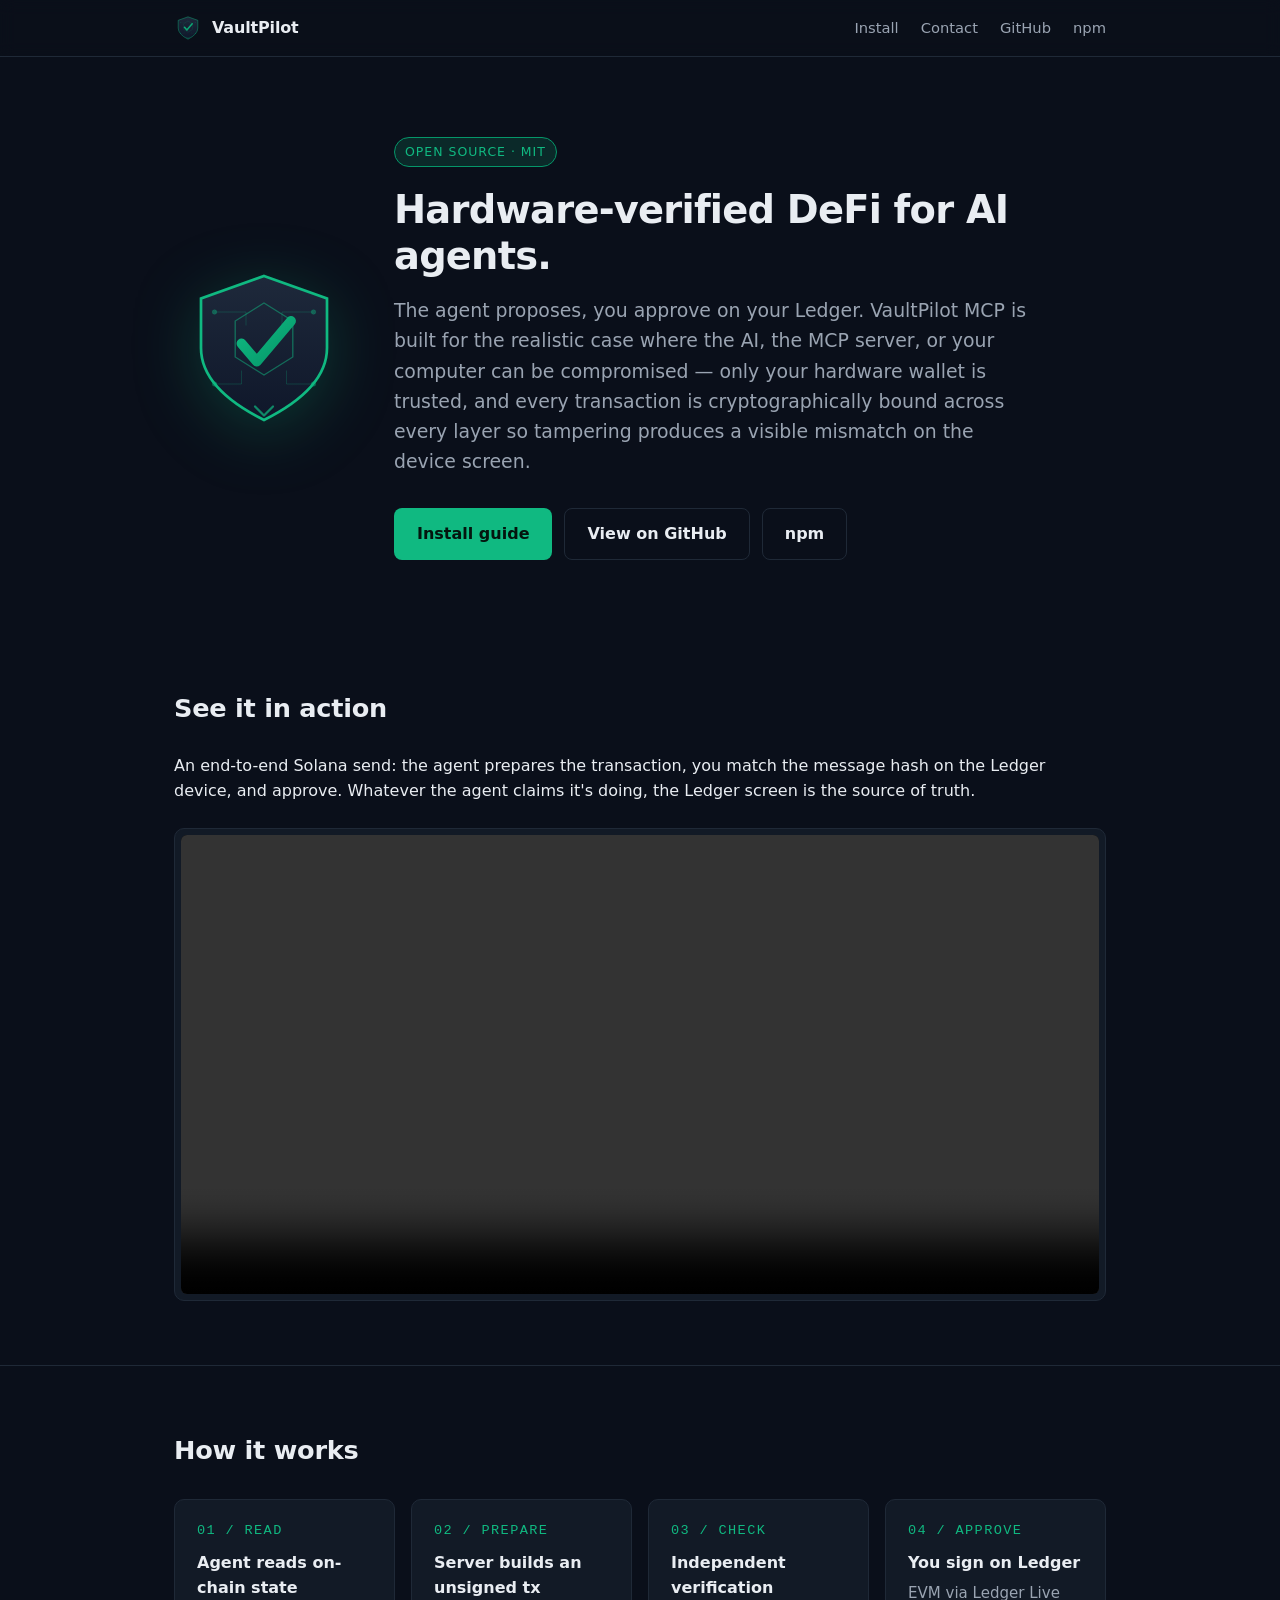
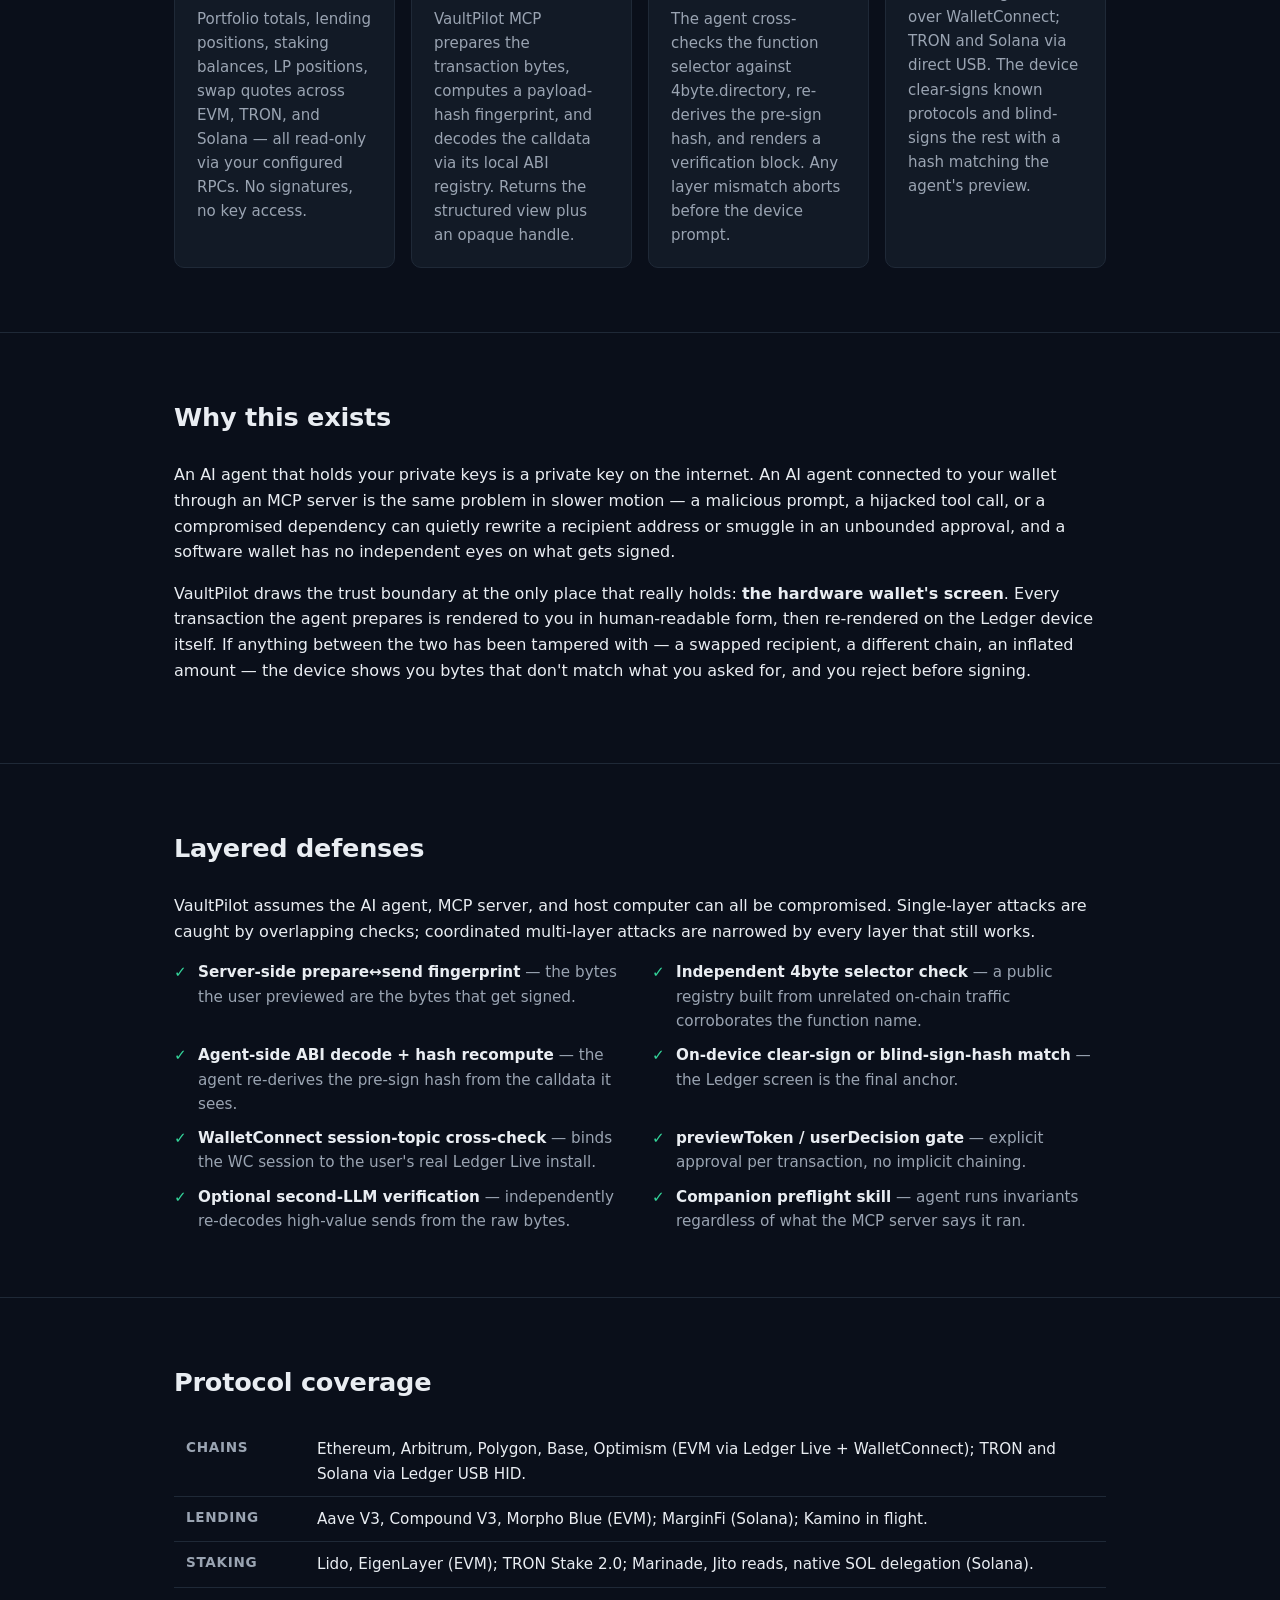
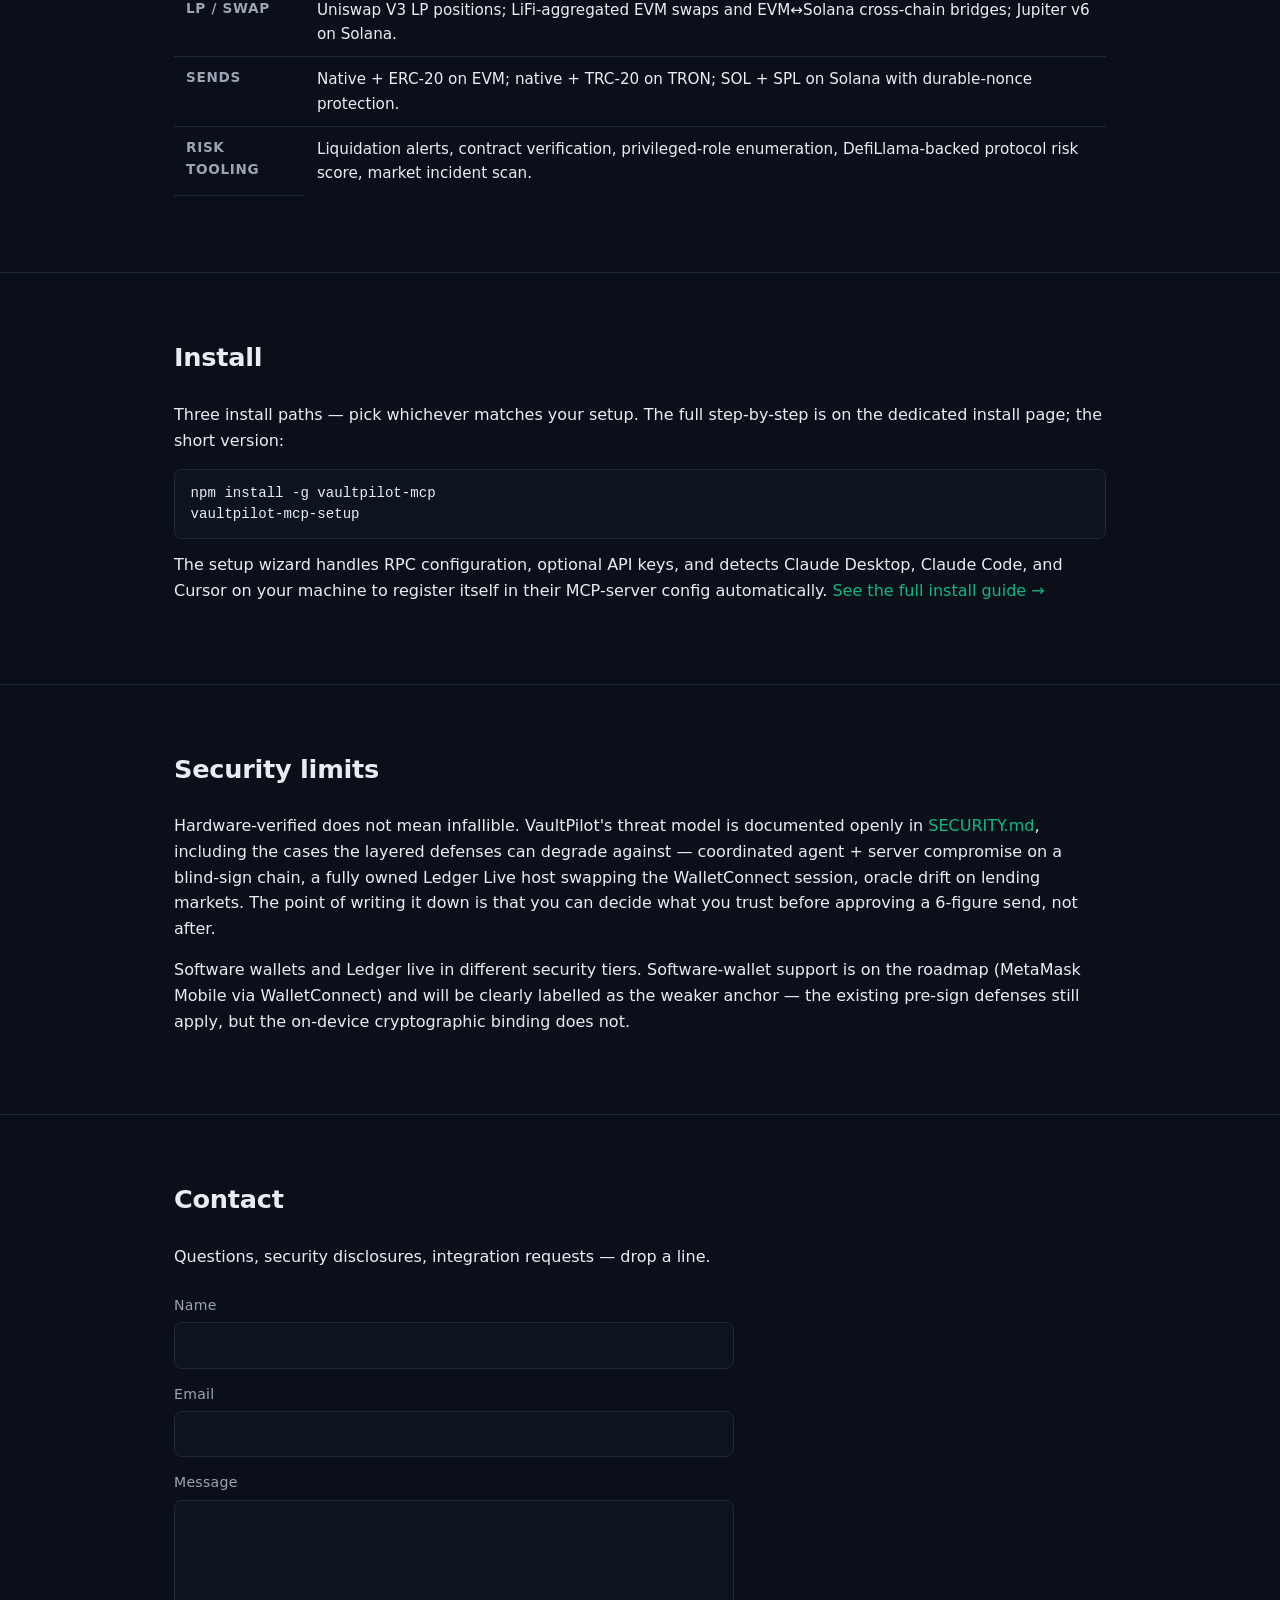
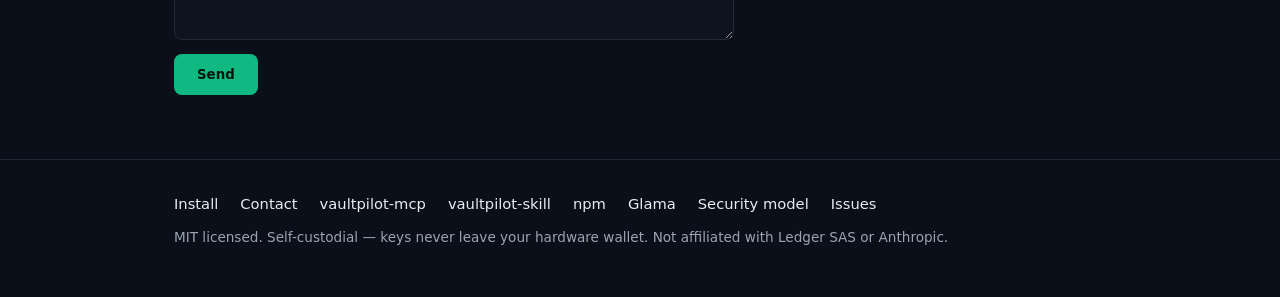
==== index.html @ 05b5ccf5 "add Glama mcp/server page link to footer + schema.org sameAs Glama (glama.ai) catalogs MCP servers; " ====
<!DOCTYPE html>
<html lang="en">
<head>
<meta charset="utf-8">
<meta name="viewport" content="width=device-width, initial-scale=1">
<title>VaultPilot — Hardware-verified DeFi for AI agents</title>
<meta name="description" content="VaultPilot MCP lets AI agents read your on-chain positions and prepare transactions you sign on your Ledger. Designed for when the AI can be compromised — only your hardware wallet is trusted.">
<link rel="canonical" href="https://vaultpilot-mcp.ai/">
<meta name="robots" content="index, follow">

<!-- Open Graph / Facebook -->
<meta property="og:type" content="website">
<meta property="og:site_name" content="VaultPilot">
<meta property="og:url" content="https://vaultpilot-mcp.ai/">
<meta property="og:title" content="VaultPilot — Hardware-verified DeFi for AI agents">
<meta property="og:description" content="The agent proposes, you approve on your Ledger. Layered defenses so a compromised AI can't drain your wallet.">
<meta property="og:image" content="https://vaultpilot-mcp.ai/og-card.png">
<meta property="og:image:width" content="1200">
<meta property="og:image:height" content="630">
<meta property="og:image:alt" content="VaultPilot — Hardware-verified DeFi for AI agents. Emerald shield logo on dark background with the tagline alongside.">

<!-- Twitter card -->
<meta name="twitter:card" content="summary_large_image">
<meta name="twitter:title" content="VaultPilot — Hardware-verified DeFi for AI agents">
<meta name="twitter:description" content="The agent proposes, you approve on your Ledger. Layered defenses so a compromised AI can't drain your wallet.">
<meta name="twitter:image" content="https://vaultpilot-mcp.ai/og-card.png">

<link rel="icon" type="image/svg+xml" href="vaultpilot-v2-circuit.svg">
<link rel="icon" type="image/png" sizes="any" href="vaultpilot-v2-circuit.png">
<link rel="apple-touch-icon" href="vaultpilot-v2-circuit.png">
<meta name="theme-color" content="#10b981">
<link rel="stylesheet" href="styles.css">

<!-- Cloudflare Web Analytics — privacy-respecting, no cookies, no consent banner needed -->
<script defer src='https://static.cloudflareinsights.com/beacon.min.js' data-cf-beacon='{"token": "87253c60d56d4036a09b2410ffcee745"}'></script>

<!-- Structured data -->
<script type="application/ld+json">
{
  "@context": "https://schema.org",
  "@graph": [
    {
      "@type": "WebSite",
      "@id": "https://vaultpilot-mcp.ai/#website",
      "url": "https://vaultpilot-mcp.ai/",
      "name": "VaultPilot",
      "description": "Hardware-verified DeFi for AI agents",
      "inLanguage": "en"
    },
    {
      "@type": "SoftwareApplication",
      "@id": "https://vaultpilot-mcp.ai/#app",
      "name": "VaultPilot MCP",
      "alternateName": "vaultpilot-mcp",
      "applicationCategory": "DeveloperApplication",
      "operatingSystem": "macOS, Linux, Windows",
      "description": "Model Context Protocol server that lets AI agents read DeFi positions and prepare transactions, signed on a Ledger hardware wallet. Supports Ethereum, Arbitrum, Polygon, Base, Optimism, TRON, and Solana with Aave, Compound, Morpho, Lido, EigenLayer, MarginFi, Marinade, Jupiter, and LiFi.",
      "url": "https://vaultpilot-mcp.ai/",
      "downloadUrl": "https://www.npmjs.com/package/vaultpilot-mcp",
      "softwareVersion": "0.6.1",
      "license": "https://opensource.org/licenses/MIT",
      "offers": { "@type": "Offer", "price": "0", "priceCurrency": "USD" },
      "image": "https://vaultpilot-mcp.ai/vaultpilot-v2-circuit.png",
      "sameAs": [
        "https://github.com/szhygulin/vaultpilot-mcp",
        "https://www.npmjs.com/package/vaultpilot-mcp",
        "https://glama.ai/mcp/servers/szhygulin/vaultpilot-mcp"
      ]
    }
  ]
}
</script>
</head>
<body>

<nav class="top">
  <div class="wrap row">
    <a class="brand" href="index.html">
      <img src="vaultpilot-v2-circuit.svg" alt="">
      <span>VaultPilot</span>
    </a>
    <span class="grow"></span>
    <a href="install.html">Install</a>
    <a href="#contact">Contact</a>
    <a href="https://github.com/szhygulin/vaultpilot-mcp">GitHub</a>
    <a href="https://www.npmjs.com/package/vaultpilot-mcp">npm</a>
  </div>
</nav>

<header class="hero">
  <div class="wrap">
    <div class="hero-grid">
      <img class="logo-mark" src="vaultpilot-v2-circuit.svg" alt="VaultPilot logo: emerald checkmark on a dark shield with circuit pattern">
      <div>
        <div class="badge">Open source · MIT</div>
        <h1>Hardware-verified DeFi for AI agents.</h1>
        <p class="lede">The agent proposes, you approve on your Ledger. VaultPilot MCP is built for the realistic case where the AI, the MCP server, or your computer can be compromised — only your hardware wallet is trusted, and every transaction is cryptographically bound across every layer so tampering produces a visible mismatch on the device screen.</p>
        <div class="cta-row">
          <a class="btn btn-primary" href="install.html">Install guide</a>
          <a class="btn btn-secondary" href="https://github.com/szhygulin/vaultpilot-mcp">View on GitHub</a>
          <a class="btn btn-secondary" href="https://www.npmjs.com/package/vaultpilot-mcp">npm</a>
        </div>
      </div>
    </div>
  </div>
</header>

<section id="demo">
  <div class="wrap">
    <h2>See it in action</h2>
    <p>An end-to-end Solana send: the agent prepares the transaction, you match the message hash on the Ledger device, and approve. Whatever the agent claims it's doing, the Ledger screen is the source of truth.</p>
    <div class="video-frame">
      <video controls preload="metadata" playsinline>
        <source src="solana.mp4" type="video/mp4">
        Your browser doesn't support inline video. <a href="solana.mp4">Download the demo (MP4, 23 MB)</a>.
      </video>
    </div>
  </div>
</section>

<section>
  <div class="wrap">
    <h2>How it works</h2>
    <div class="flow">
      <div class="step">
        <div class="num">01 / READ</div>
        <h3>Agent reads on-chain state</h3>
        <p>Portfolio totals, lending positions, staking balances, LP positions, swap quotes across EVM, TRON, and Solana — all read-only via your configured RPCs. No signatures, no key access.</p>
      </div>
      <div class="step">
        <div class="num">02 / PREPARE</div>
        <h3>Server builds an unsigned tx</h3>
        <p>VaultPilot MCP prepares the transaction bytes, computes a payload-hash fingerprint, and decodes the calldata via its local ABI registry. Returns the structured view plus an opaque handle.</p>
      </div>
      <div class="step">
        <div class="num">03 / CHECK</div>
        <h3>Independent verification</h3>
        <p>The agent cross-checks the function selector against 4byte.directory, re-derives the pre-sign hash, and renders a verification block. Any layer mismatch aborts before the device prompt.</p>
      </div>
      <div class="step">
        <div class="num">04 / APPROVE</div>
        <h3>You sign on Ledger</h3>
        <p>EVM via Ledger Live over WalletConnect; TRON and Solana via direct USB. The device clear-signs known protocols and blind-signs the rest with a hash matching the agent's preview.</p>
      </div>
    </div>
  </div>
</section>

<section>
  <div class="wrap">
    <h2>Why this exists</h2>
    <p>An AI agent that holds your private keys is a private key on the internet. An AI agent connected to your wallet through an MCP server is the same problem in slower motion — a malicious prompt, a hijacked tool call, or a compromised dependency can quietly rewrite a recipient address or smuggle in an unbounded approval, and a software wallet has no independent eyes on what gets signed.</p>
    <p>VaultPilot draws the trust boundary at the only place that really holds: <strong>the hardware wallet's screen</strong>. Every transaction the agent prepares is rendered to you in human-readable form, then re-rendered on the Ledger device itself. If anything between the two has been tampered with — a swapped recipient, a different chain, an inflated amount — the device shows you bytes that don't match what you asked for, and you reject before signing.</p>
  </div>
</section>

<section>
  <div class="wrap">
    <h2>Layered defenses</h2>
    <p>VaultPilot assumes the AI agent, MCP server, and host computer can all be compromised. Single-layer attacks are caught by overlapping checks; coordinated multi-layer attacks are narrowed by every layer that still works.</p>
    <ul class="defenses">
      <li><strong>Server-side prepare↔send fingerprint</strong> — the bytes the user previewed are the bytes that get signed.</li>
      <li><strong>Independent 4byte selector check</strong> — a public registry built from unrelated on-chain traffic corroborates the function name.</li>
      <li><strong>Agent-side ABI decode + hash recompute</strong> — the agent re-derives the pre-sign hash from the calldata it sees.</li>
      <li><strong>On-device clear-sign or blind-sign-hash match</strong> — the Ledger screen is the final anchor.</li>
      <li><strong>WalletConnect session-topic cross-check</strong> — binds the WC session to the user's real Ledger Live install.</li>
      <li><strong>previewToken / userDecision gate</strong> — explicit approval per transaction, no implicit chaining.</li>
      <li><strong>Optional second-LLM verification</strong> — independently re-decodes high-value sends from the raw bytes.</li>
      <li><strong>Companion preflight skill</strong> — agent runs invariants regardless of what the MCP server says it ran.</li>
    </ul>
  </div>
</section>

<section>
  <div class="wrap">
    <h2>Protocol coverage</h2>
    <table class="coverage">
      <tr>
        <th>Chains</th>
        <td>Ethereum, Arbitrum, Polygon, Base, Optimism (EVM via Ledger Live + WalletConnect); TRON and Solana via Ledger USB HID.</td>
      </tr>
      <tr>
        <th>Lending</th>
        <td>Aave V3, Compound V3, Morpho Blue (EVM); MarginFi (Solana); Kamino in flight.</td>
      </tr>
      <tr>
        <th>Staking</th>
        <td>Lido, EigenLayer (EVM); TRON Stake 2.0; Marinade, Jito reads, native SOL delegation (Solana).</td>
      </tr>
      <tr>
        <th>LP / Swap</th>
        <td>Uniswap V3 LP positions; LiFi-aggregated EVM swaps and EVM↔Solana cross-chain bridges; Jupiter v6 on Solana.</td>
      </tr>
      <tr>
        <th>Sends</th>
        <td>Native + ERC-20 on EVM; native + TRC-20 on TRON; SOL + SPL on Solana with durable-nonce protection.</td>
      </tr>
      <tr>
        <th>Risk tooling</th>
        <td>Liquidation alerts, contract verification, privileged-role enumeration, DefiLlama-backed protocol risk score, market incident scan.</td>
      </tr>
    </table>
  </div>
</section>

<section>
  <div class="wrap">
    <h2>Install</h2>
    <p>Three install paths — pick whichever matches your setup. The full step-by-step is on the dedicated install page; the short version:</p>
    <pre><code>npm install -g vaultpilot-mcp
vaultpilot-mcp-setup</code></pre>
    <p>The setup wizard handles RPC configuration, optional API keys, and detects Claude Desktop, Claude Code, and Cursor on your machine to register itself in their MCP-server config automatically. <a href="install.html">See the full install guide →</a></p>
  </div>
</section>

<section>
  <div class="wrap">
    <h2>Security limits</h2>
    <p>Hardware-verified does not mean infallible. VaultPilot's threat model is documented openly in <a href="https://github.com/szhygulin/vaultpilot-mcp/blob/main/SECURITY.md">SECURITY.md</a>, including the cases the layered defenses can degrade against — coordinated agent + server compromise on a blind-sign chain, a fully owned Ledger Live host swapping the WalletConnect session, oracle drift on lending markets. The point of writing it down is that you can decide what you trust before approving a 6-figure send, not after.</p>
    <p>Software wallets and Ledger live in different security tiers. Software-wallet support is on the roadmap (MetaMask Mobile via WalletConnect) and will be clearly labelled as the weaker anchor — the existing pre-sign defenses still apply, but the on-device cryptographic binding does not.</p>
  </div>
</section>

<section id="contact">
  <div class="wrap">
    <h2>Contact</h2>
    <p>Questions, security disclosures, integration requests — drop a line.</p>
    <form class="contact-form" action="https://formsubmit.co/s.zhygulin@gmail.com" method="POST">
      <input type="hidden" name="_subject" value="VaultPilot site contact">
      <input type="hidden" name="_template" value="table">
      <input type="hidden" name="_captcha" value="false">
      <input type="hidden" name="_next" value="https://vaultpilot-mcp.ai/?contact=sent">
      <label>
        Name
        <input type="text" name="name" required maxlength="120" autocomplete="name">
      </label>
      <label>
        Email
        <input type="email" name="email" required maxlength="200" autocomplete="email">
      </label>
      <label>
        Message
        <textarea name="message" required maxlength="5000"></textarea>
      </label>
      <button type="submit" class="btn btn-primary">Send</button>
    </form>
  </div>
</section>

<footer>
  <div class="wrap">
    <div class="links">
      <a href="install.html">Install</a>
      <a href="#contact">Contact</a>
      <a href="https://github.com/szhygulin/vaultpilot-mcp">vaultpilot-mcp</a>
      <a href="https://github.com/szhygulin/vaultpilot-skill">vaultpilot-skill</a>
      <a href="https://www.npmjs.com/package/vaultpilot-mcp">npm</a>
      <a href="https://glama.ai/mcp/servers/szhygulin/vaultpilot-mcp">Glama</a>
      <a href="https://github.com/szhygulin/vaultpilot-mcp/blob/main/SECURITY.md">Security model</a>
      <a href="https://github.com/szhygulin/vaultpilot-mcp/issues">Issues</a>
    </div>
    <div class="fineprint">MIT licensed. Self-custodial — keys never leave your hardware wallet. Not affiliated with Ledger SAS or Anthropic.</div>
  </div>
</footer>

</body>
</html>
---- styles.css ----
:root {
  /* Palette tuned to harmonize with the shield logo (slate base + emerald accent). */
  --bg: #0a0f1a;
  --bg-elev: #121a26;
  --bg-glow: #0e1722;
  --fg: #e9edf2;
  --fg-dim: #9aa4b2;
  --accent: #10b981;       /* emerald — primary, matches logo checkmark */
  --accent-bright: #34d399;
  --accent-dim: #059669;
  --accent-soft: rgba(16, 185, 129, 0.15);
  --rule: #1f2937;
  --code-bg: #0d1420;
  --good: #34d399;
  --bad: #e25656;
  --max: 980px;
}
body {
  /* Subtle radial wash echoing the shield's gradient — keeps the page from feeling flat without competing with the logo. */
  background:
    radial-gradient(ellipse at top, rgba(16,185,129,0.08), transparent 60%),
    var(--bg);
  background-attachment: fixed;
}
* { box-sizing: border-box; }
html, body {
  margin: 0;
  padding: 0;
  background: var(--bg);
  color: var(--fg);
  font-family: -apple-system, BlinkMacSystemFont, "Segoe UI", Inter, system-ui, sans-serif;
  line-height: 1.6;
  -webkit-font-smoothing: antialiased;
}
a { color: var(--accent); text-decoration: none; }
a:hover { text-decoration: underline; }
code {
  font-family: ui-monospace, SFMono-Regular, Menlo, Consolas, monospace;
  background: var(--code-bg);
  padding: 0.1em 0.4em;
  border-radius: 4px;
  font-size: 0.92em;
  border: 1px solid var(--rule);
}
pre {
  background: var(--code-bg);
  padding: 1em 1.2em;
  border-radius: 8px;
  border: 1px solid var(--rule);
  overflow-x: auto;
  line-height: 1.5;
}
pre code { background: transparent; padding: 0; border: none; font-size: 0.88rem; }
.wrap { max-width: var(--max); margin: 0 auto; padding: 0 24px; }
section { padding: 64px 0; border-top: 1px solid var(--rule); }
section:first-of-type { border-top: none; }
h1 { font-size: 2.4rem; line-height: 1.2; margin: 0 0 16px; letter-spacing: -0.02em; }
h2 { font-size: 1.6rem; margin: 0 0 24px; letter-spacing: -0.01em; }
h3 { font-size: 1.1rem; margin: 28px 0 8px; }
h4 { font-size: 1rem; margin: 20px 0 6px; color: var(--fg-dim); font-weight: 600; }
p { margin: 0 0 16px; }
.lede { font-size: 1.18rem; color: var(--fg-dim); max-width: 640px; }

/* Top nav (used on every page) */
nav.top {
  border-bottom: 1px solid var(--rule);
  padding: 14px 0;
  font-size: 0.92rem;
  background: rgba(10, 15, 26, 0.6);
  backdrop-filter: blur(8px);
  -webkit-backdrop-filter: blur(8px);
  position: sticky;
  top: 0;
  z-index: 10;
}
nav.top .row { display: flex; gap: 22px; align-items: center; }
nav.top a { color: var(--fg-dim); }
nav.top a:hover { color: var(--fg); text-decoration: none; }
nav.top a.brand {
  display: inline-flex;
  align-items: center;
  gap: 10px;
  color: var(--fg);
  font-weight: 700;
  letter-spacing: -0.01em;
  font-size: 1rem;
}
nav.top a.brand img { width: 28px; height: 28px; display: block; }
nav.top a.brand:hover { color: var(--accent); }
nav.top .grow { flex: 1; }

/* Hero */
header.hero { padding: 80px 0 64px; }
.hero-grid {
  display: grid;
  grid-template-columns: 180px 1fr;
  gap: 40px;
  align-items: center;
}
.hero-grid .logo-mark {
  width: 180px;
  height: 180px;
  filter: drop-shadow(0 12px 32px rgba(16, 185, 129, 0.25));
}
@media (max-width: 700px) {
  .hero-grid { grid-template-columns: 1fr; gap: 24px; text-align: left; }
  .hero-grid .logo-mark { width: 96px; height: 96px; }
}
.badge {
  display: inline-block;
  font-size: 0.78rem;
  letter-spacing: 0.08em;
  text-transform: uppercase;
  color: var(--accent);
  border: 1px solid var(--accent-dim);
  background: var(--accent-soft);
  padding: 4px 10px;
  border-radius: 999px;
  margin-bottom: 20px;
}
.cta-row { margin-top: 32px; display: flex; gap: 12px; flex-wrap: wrap; }
.btn {
  display: inline-block;
  padding: 12px 22px;
  border-radius: 8px;
  font-weight: 600;
  border: 1px solid transparent;
  transition: background 0.15s, border-color 0.15s;
}
.btn-primary { background: var(--accent); color: #04150e; }
.btn-primary:hover { background: var(--accent-bright); text-decoration: none; }
.btn-secondary { background: transparent; border-color: var(--rule); color: var(--fg); }
.btn-secondary:hover { border-color: var(--fg-dim); text-decoration: none; }

/* Panels & callouts */
.panel {
  background: var(--bg-elev);
  border: 1px solid var(--rule);
  border-radius: 10px;
  padding: 20px 24px;
  margin: 16px 0;
}
.callout {
  border-left: 3px solid var(--accent);
  background: var(--bg-elev);
  padding: 14px 18px;
  border-radius: 6px;
  margin: 16px 0;
  color: var(--fg-dim);
  font-size: 0.95rem;
}
.callout strong { color: var(--fg); }

/* How-it-works flow (home) — 4 steps */
.flow {
  display: grid;
  grid-template-columns: repeat(4, 1fr);
  gap: 16px;
  margin-top: 28px;
}
@media (max-width: 1000px) { .flow { grid-template-columns: repeat(2, 1fr); } }
.flow .step {
  background: var(--bg-elev);
  border: 1px solid var(--rule);
  border-radius: 10px;
  padding: 20px 22px;
}
.flow .step:hover { border-color: var(--accent-dim); transform: translateY(-2px); transition: all 0.2s; }
.flow .step .num {
  color: var(--accent);
  font-family: ui-monospace, monospace;
  font-size: 0.85rem;
  letter-spacing: 0.1em;
  margin-bottom: 8px;
}
.flow .step h3 { margin: 0 0 6px; font-size: 1rem; }
.flow .step p { margin: 0; color: var(--fg-dim); font-size: 0.94rem; }
@media (max-width: 700px) { .flow { grid-template-columns: 1fr; } }

/* Tables */
table.coverage, table.compact {
  width: 100%;
  border-collapse: collapse;
  font-size: 0.95rem;
  margin: 12px 0;
}
table.coverage th, table.coverage td,
table.compact th, table.compact td {
  text-align: left;
  padding: 10px 12px;
  border-bottom: 1px solid var(--rule);
  vertical-align: top;
}
table.coverage th, table.compact th {
  color: var(--fg-dim);
  font-weight: 600;
  font-size: 0.85rem;
  text-transform: uppercase;
  letter-spacing: 0.05em;
}
table.coverage tr:last-child td,
table.compact tr:last-child td { border-bottom: none; }
table.coverage td.label { white-space: nowrap; color: var(--accent); font-weight: 600; }
table.compact td:first-child { white-space: nowrap; color: var(--accent); font-weight: 600; font-family: ui-monospace, monospace; font-size: 0.9em; }

/* Defense list */
ul.defenses {
  list-style: none;
  padding: 0;
  margin: 16px 0 0;
  display: grid;
  grid-template-columns: 1fr 1fr;
  gap: 10px 24px;
}
ul.defenses li {
  padding-left: 24px;
  position: relative;
  color: var(--fg-dim);
  font-size: 0.95rem;
}
ul.defenses li::before {
  content: "✓";
  position: absolute;
  left: 0;
  color: var(--good);
  font-weight: 700;
}
ul.defenses li strong { color: var(--fg); font-weight: 600; }
@media (max-width: 700px) { ul.defenses { grid-template-columns: 1fr; } }

/* Video embed */
.video-frame {
  margin-top: 24px;
  background: var(--bg-elev);
  border: 1px solid var(--rule);
  border-radius: 10px;
  padding: 6px;
  overflow: hidden;
}
.video-frame video {
  display: block;
  width: 100%;
  height: auto;
  border-radius: 6px;
  background: #000;
}
/* Contact form */
.contact-form {
  display: grid;
  gap: 14px;
  max-width: 560px;
  margin-top: 24px;
}
.contact-form label {
  display: grid;
  gap: 6px;
  color: var(--fg-dim);
  font-size: 0.88rem;
  letter-spacing: 0.02em;
}
.contact-form input,
.contact-form textarea {
  width: 100%;
  background: var(--code-bg);
  border: 1px solid var(--rule);
  border-radius: 8px;
  padding: 10px 14px;
  color: var(--fg);
  font: inherit;
  font-size: 0.95rem;
  transition: border-color 0.15s, box-shadow 0.15s;
}
.contact-form input:focus,
.contact-form textarea:focus {
  outline: none;
  border-color: var(--accent);
  box-shadow: 0 0 0 3px var(--accent-soft);
}
.contact-form textarea { min-height: 140px; resize: vertical; line-height: 1.5; }
.contact-form button {
  justify-self: start;
  cursor: pointer;
  font-family: inherit;
}

/* TOC for the install page */
ul.toc {
  list-style: none;
  padding: 0;
  margin: 16px 0 0;
  display: grid;
  grid-template-columns: 1fr 1fr;
  gap: 6px 24px;
  font-size: 0.95rem;
}
ul.toc li::before {
  content: "→ ";
  color: var(--accent);
  margin-right: 4px;
}
@media (max-width: 700px) { ul.toc { grid-template-columns: 1fr; } }

/* Footer */
footer {
  border-top: 1px solid var(--rule);
  padding: 32px 0 48px;
  color: var(--fg-dim);
  font-size: 0.92rem;
}
footer .links { display: flex; gap: 22px; flex-wrap: wrap; margin-bottom: 12px; }
footer .links a { color: var(--fg); }
footer .fineprint { color: var(--fg-dim); font-size: 0.85rem; }
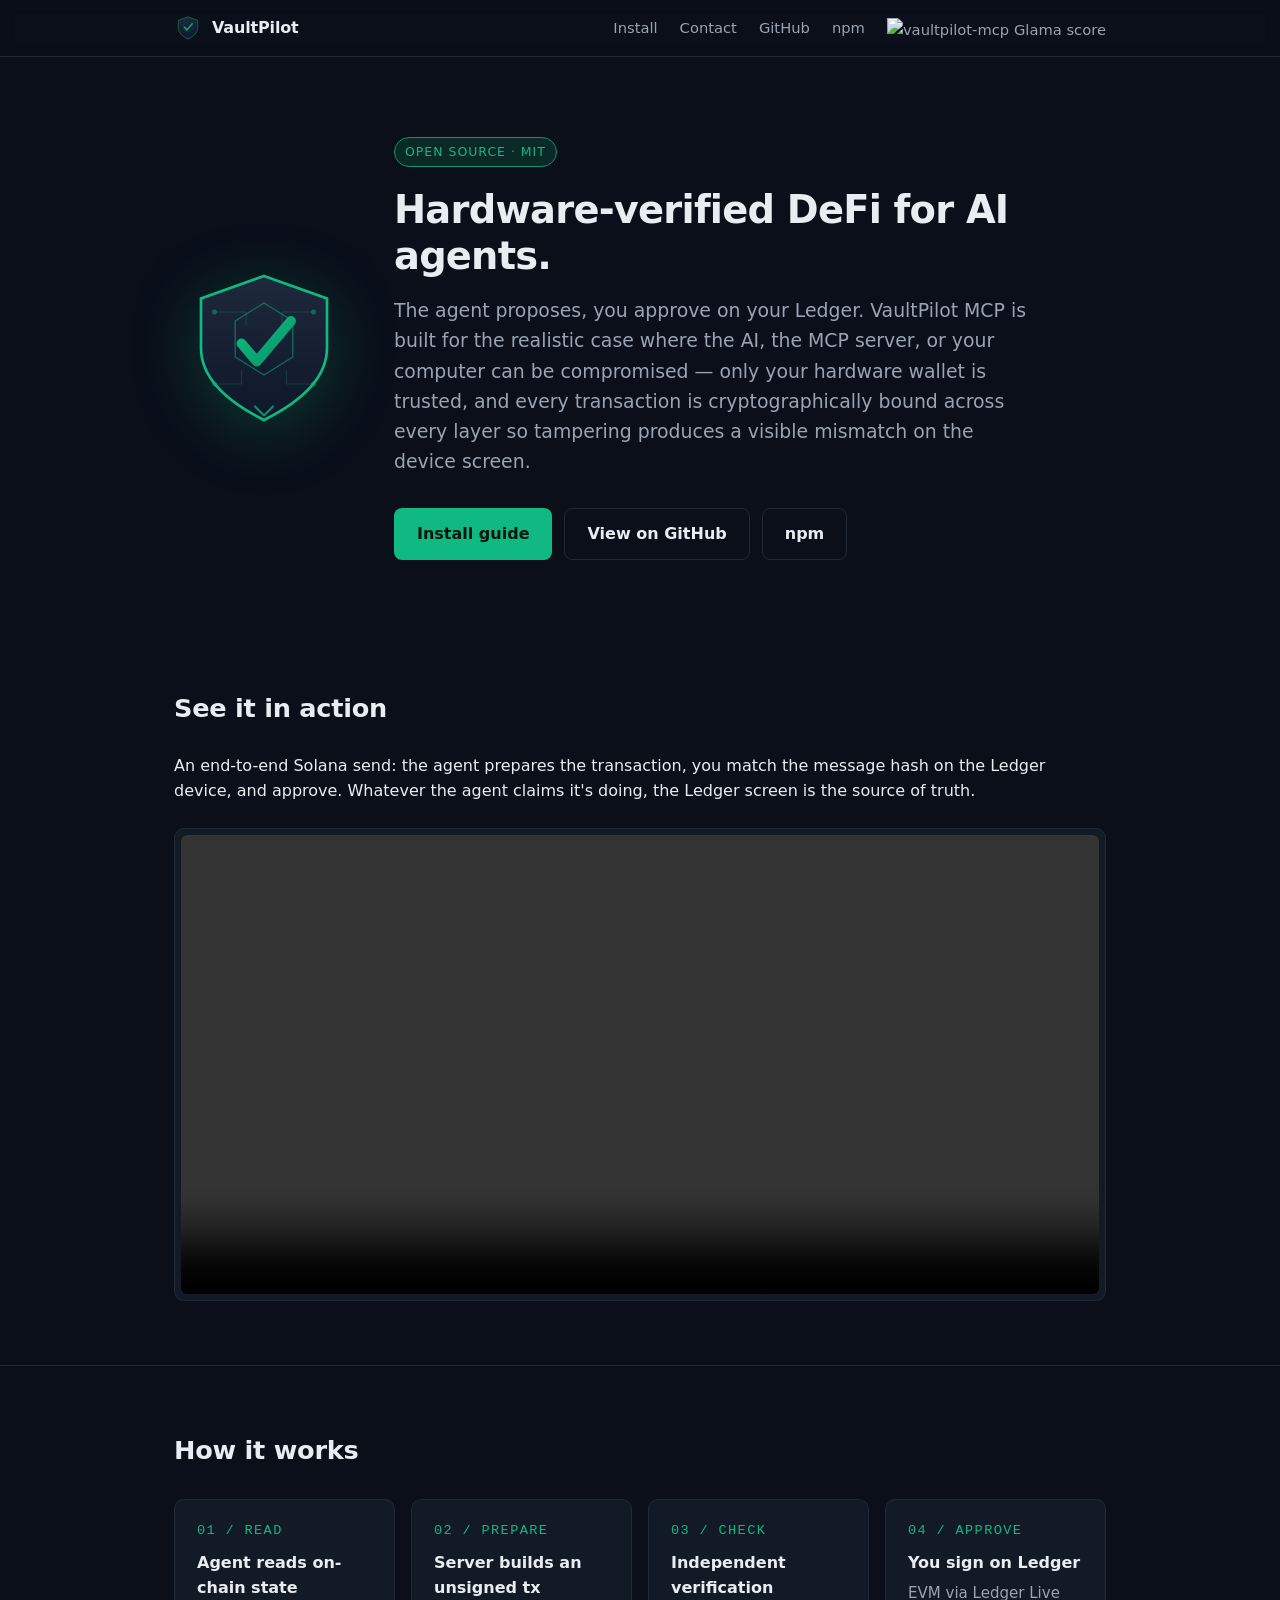
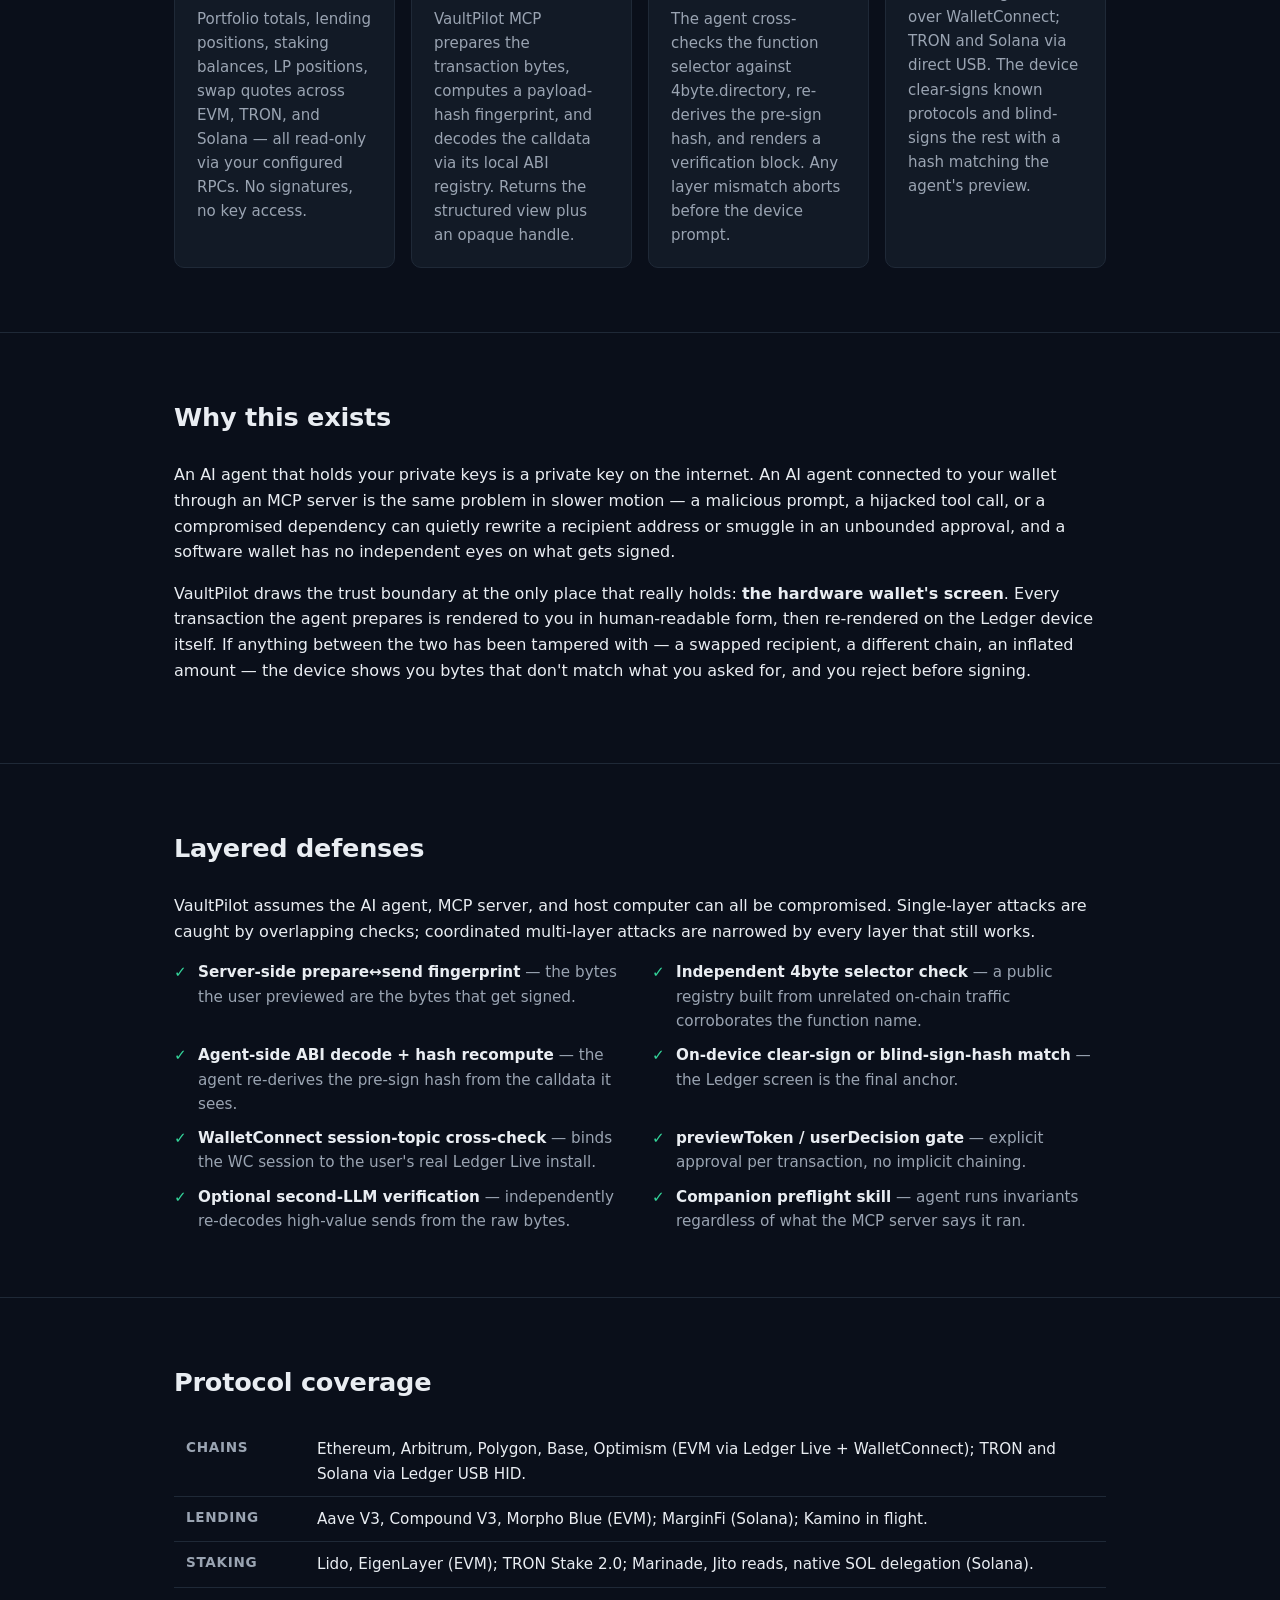
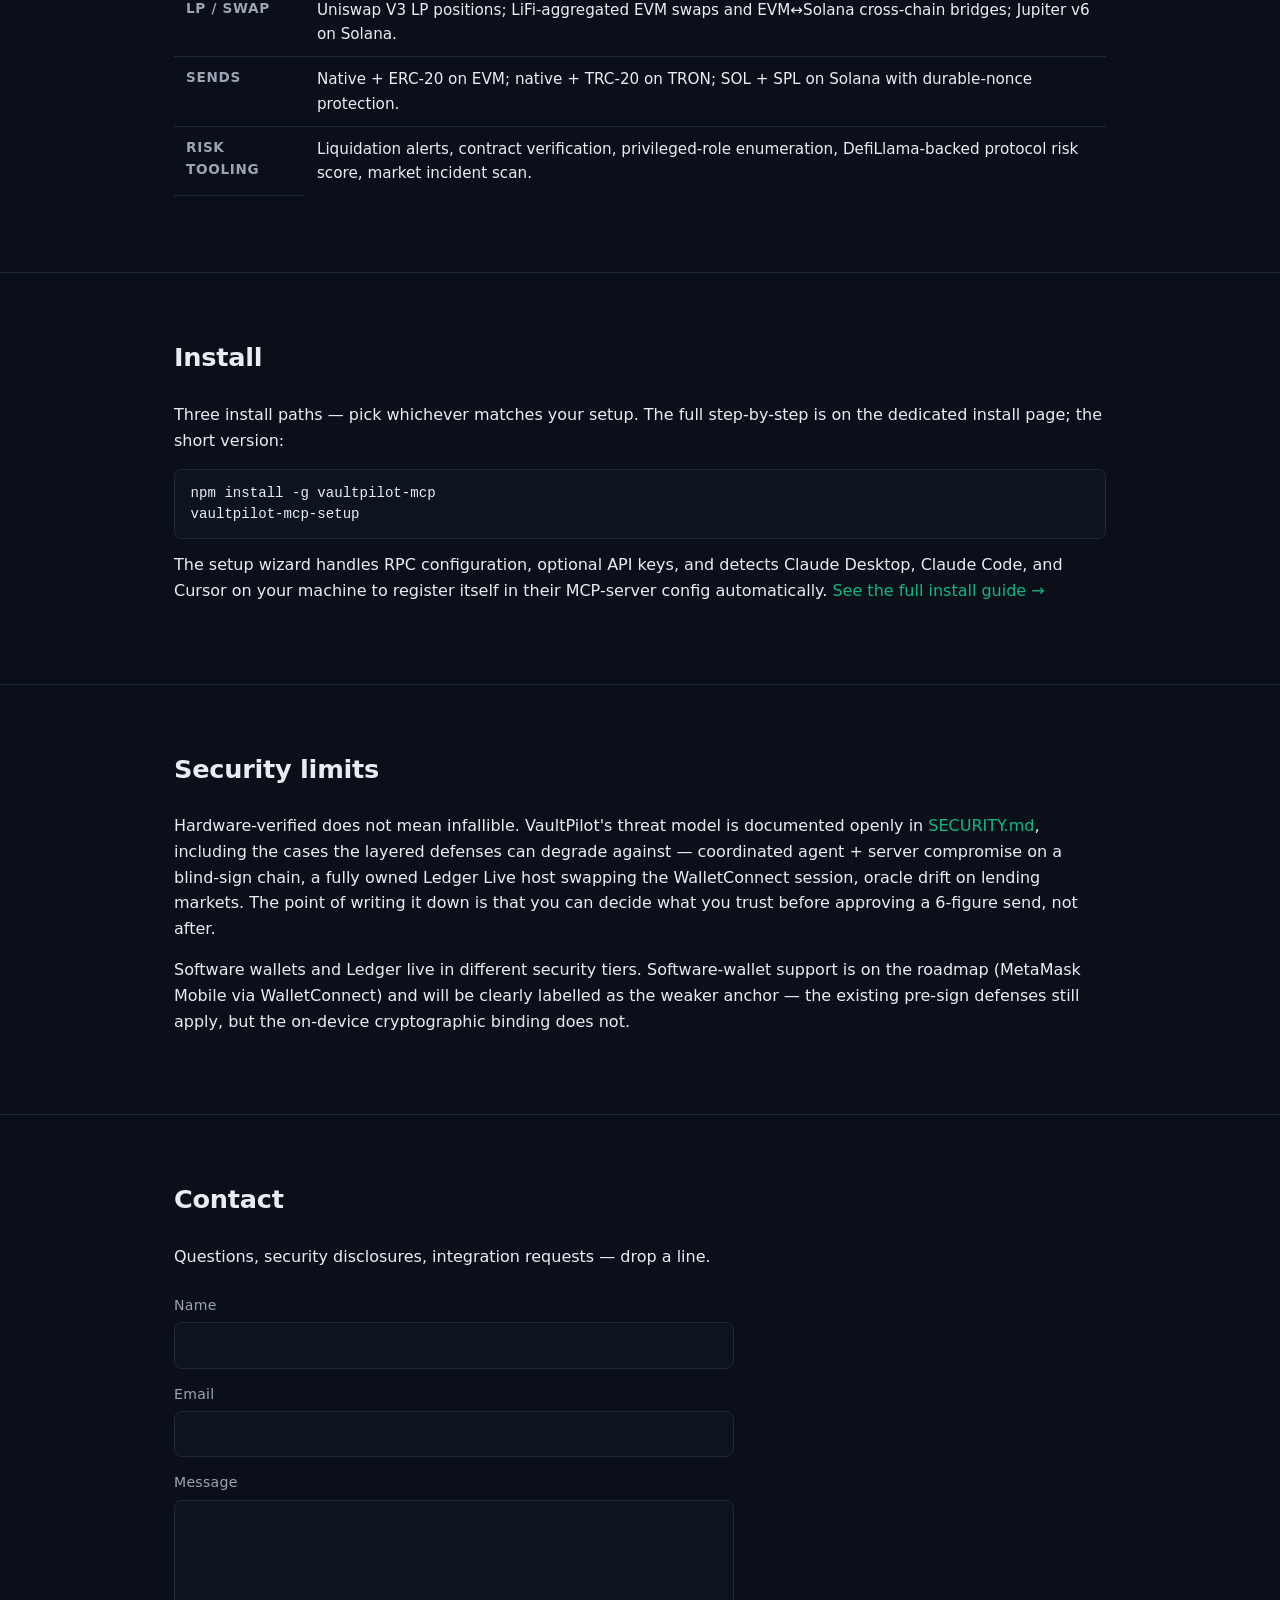
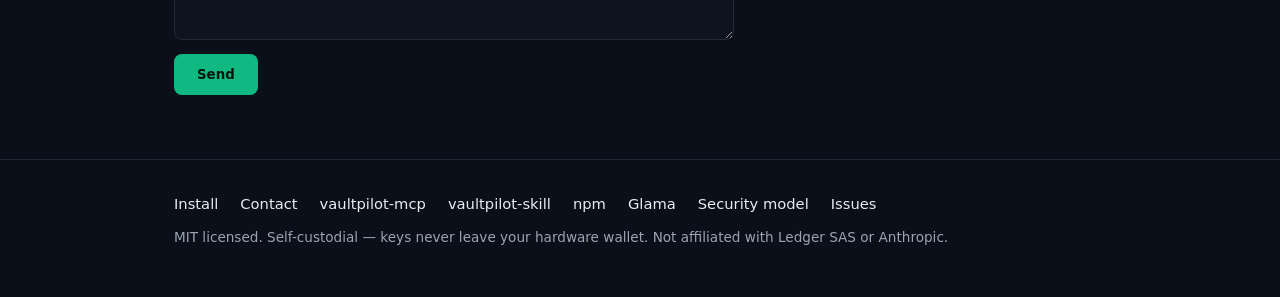
==== commit b64bc1c5: "add Glama score badge to top nav Place the dynamic Glama score badge as the rightmost item in the na" ====
--- a/index.html
+++ b/index.html
@@ -84,6 +84,9 @@
     <a href="#contact">Contact</a>
     <a href="https://github.com/szhygulin/vaultpilot-mcp">GitHub</a>
     <a href="https://www.npmjs.com/package/vaultpilot-mcp">npm</a>
+    <a href="https://glama.ai/mcp/servers/szhygulin/vaultpilot-mcp" class="nav-badge" aria-label="VaultPilot on Glama MCP catalog">
+      <img src="https://glama.ai/mcp/servers/szhygulin/vaultpilot-mcp/badges/score.svg" alt="vaultpilot-mcp Glama score" style="height: 20px; vertical-align: middle; display: block;">
+    </a>
   </div>
 </nav>
 
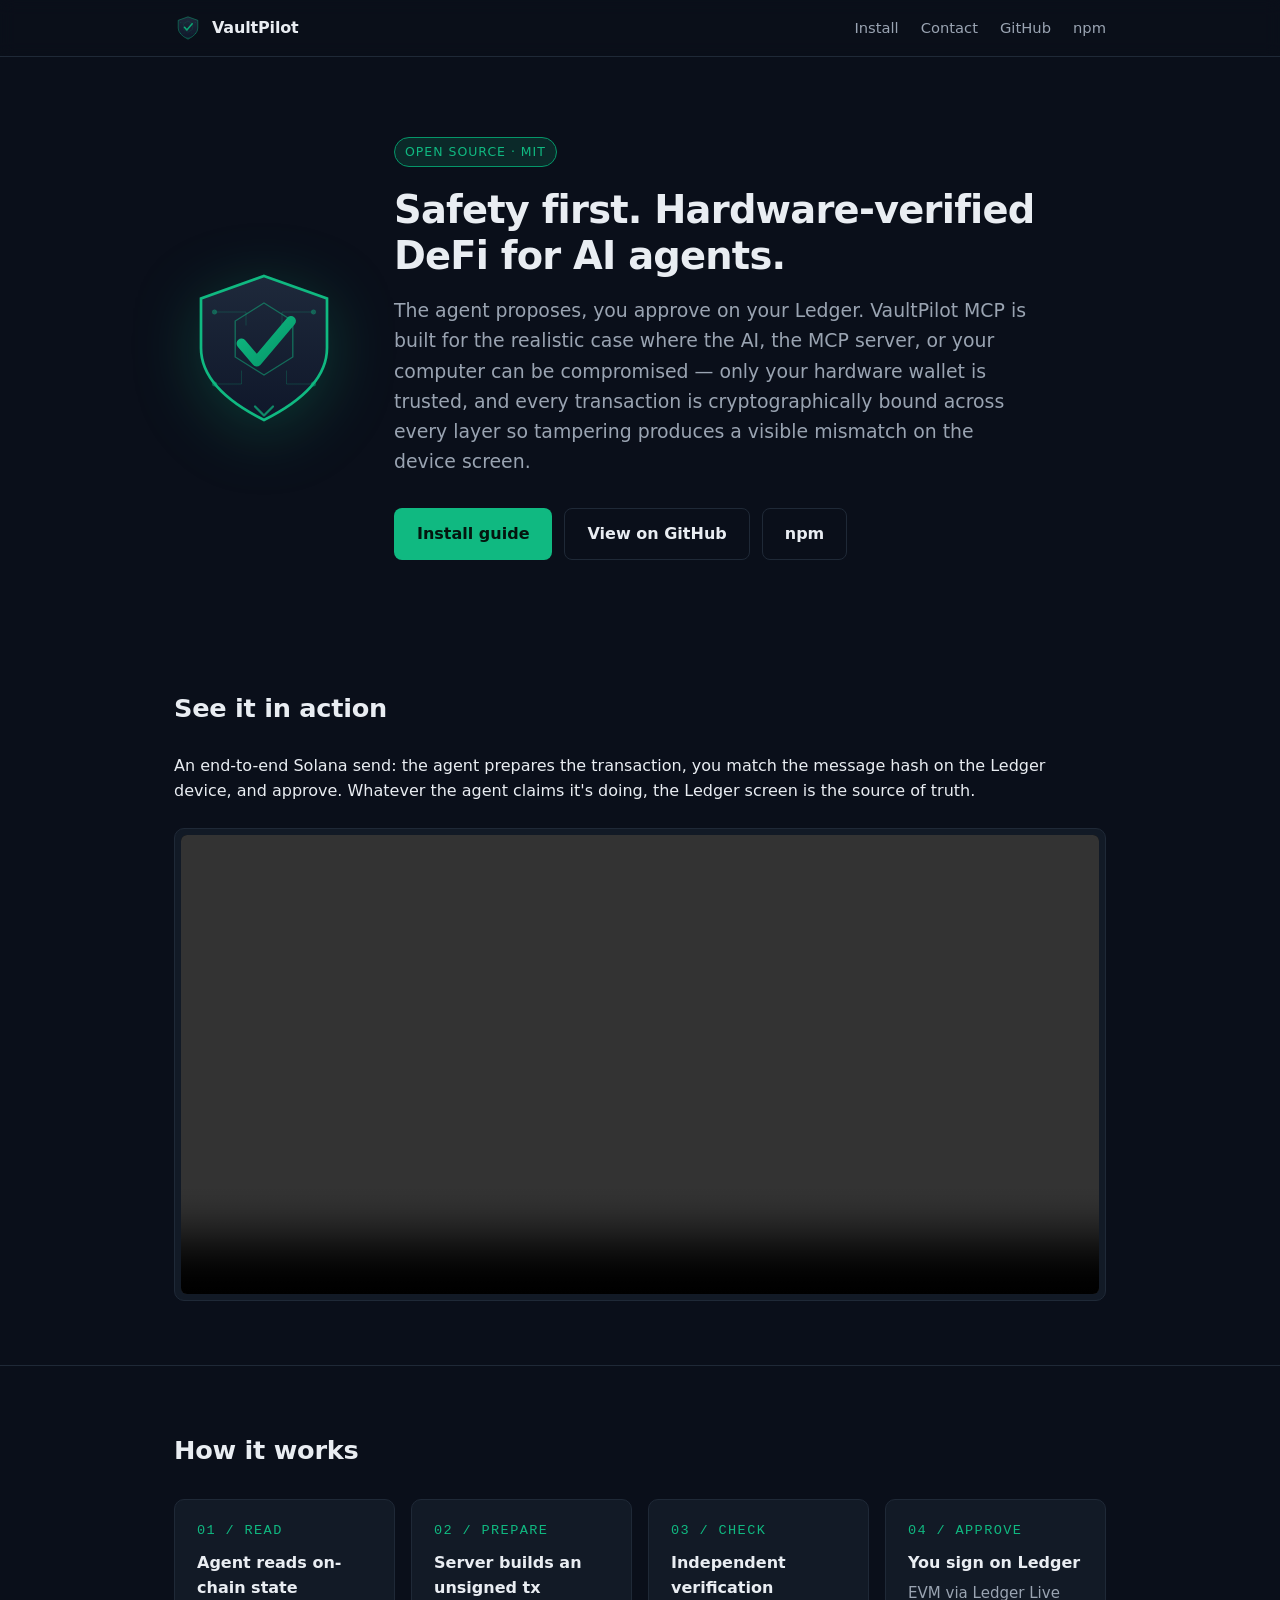
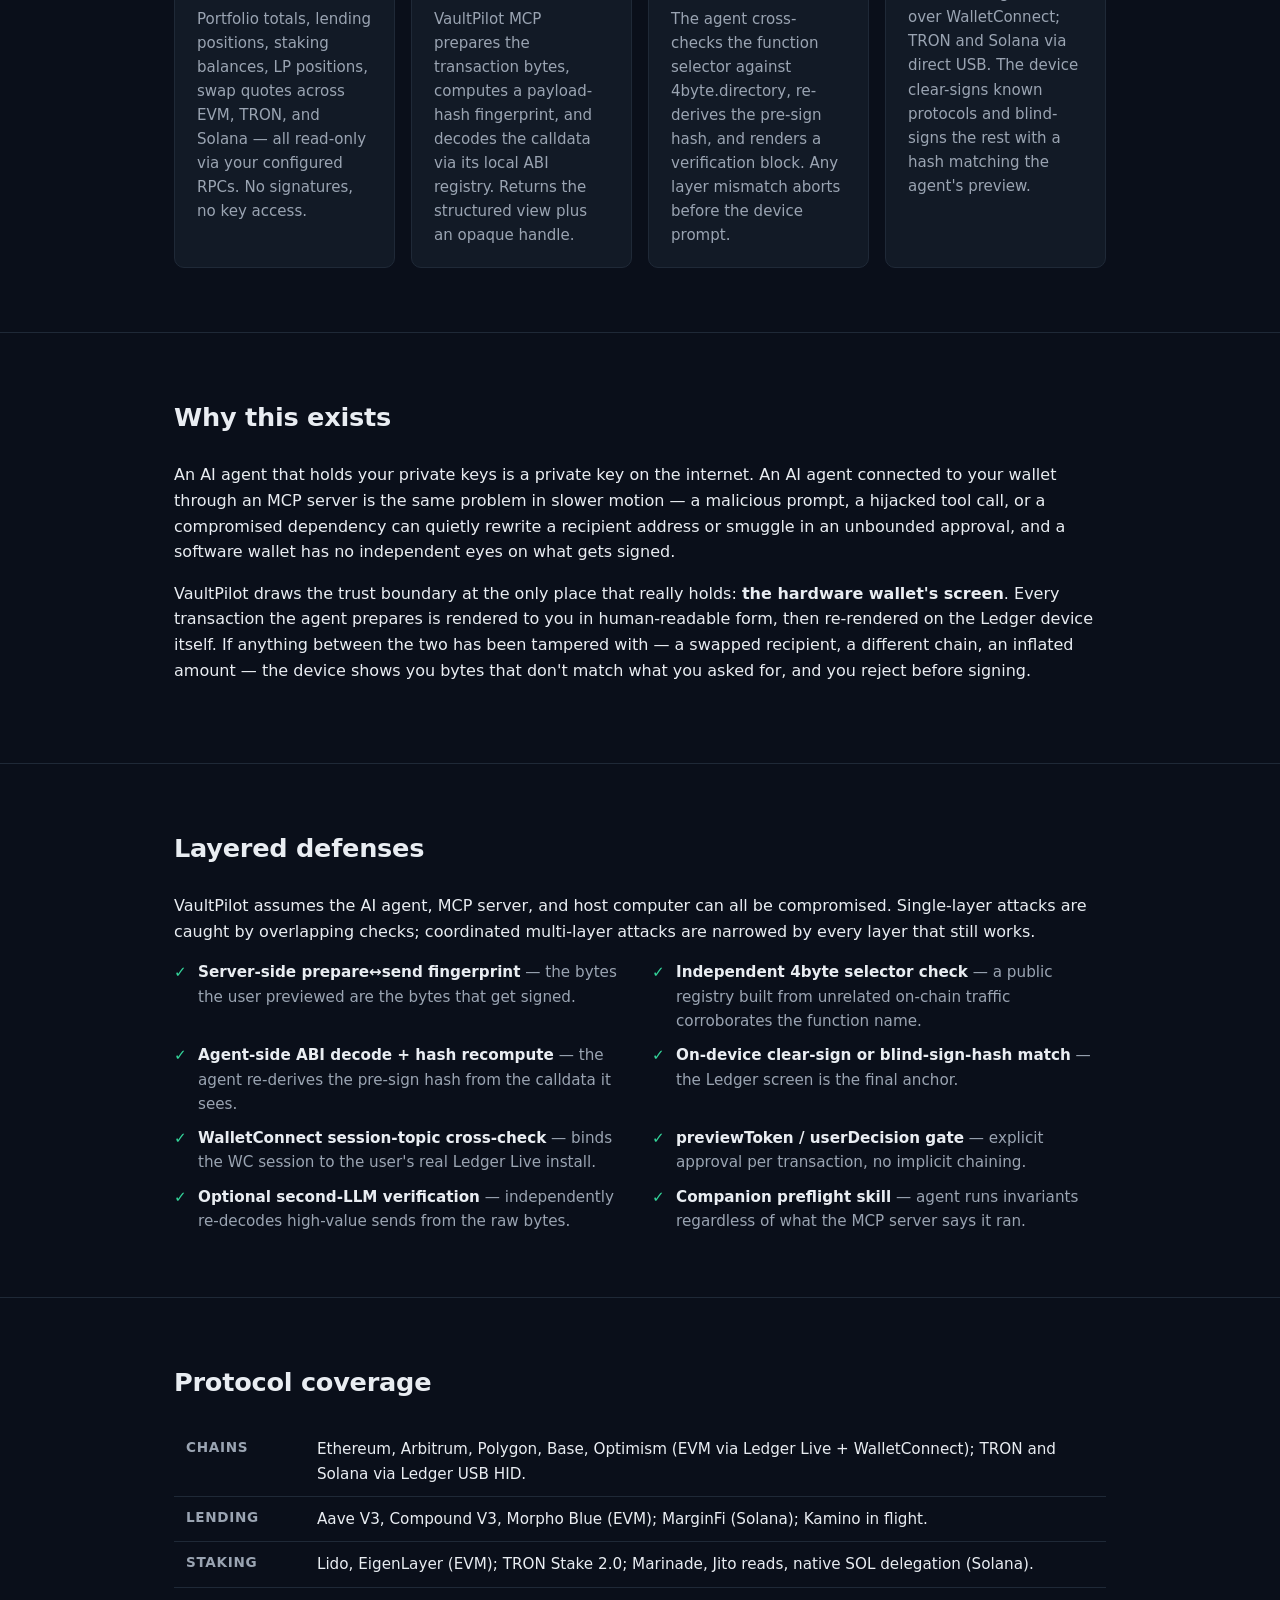
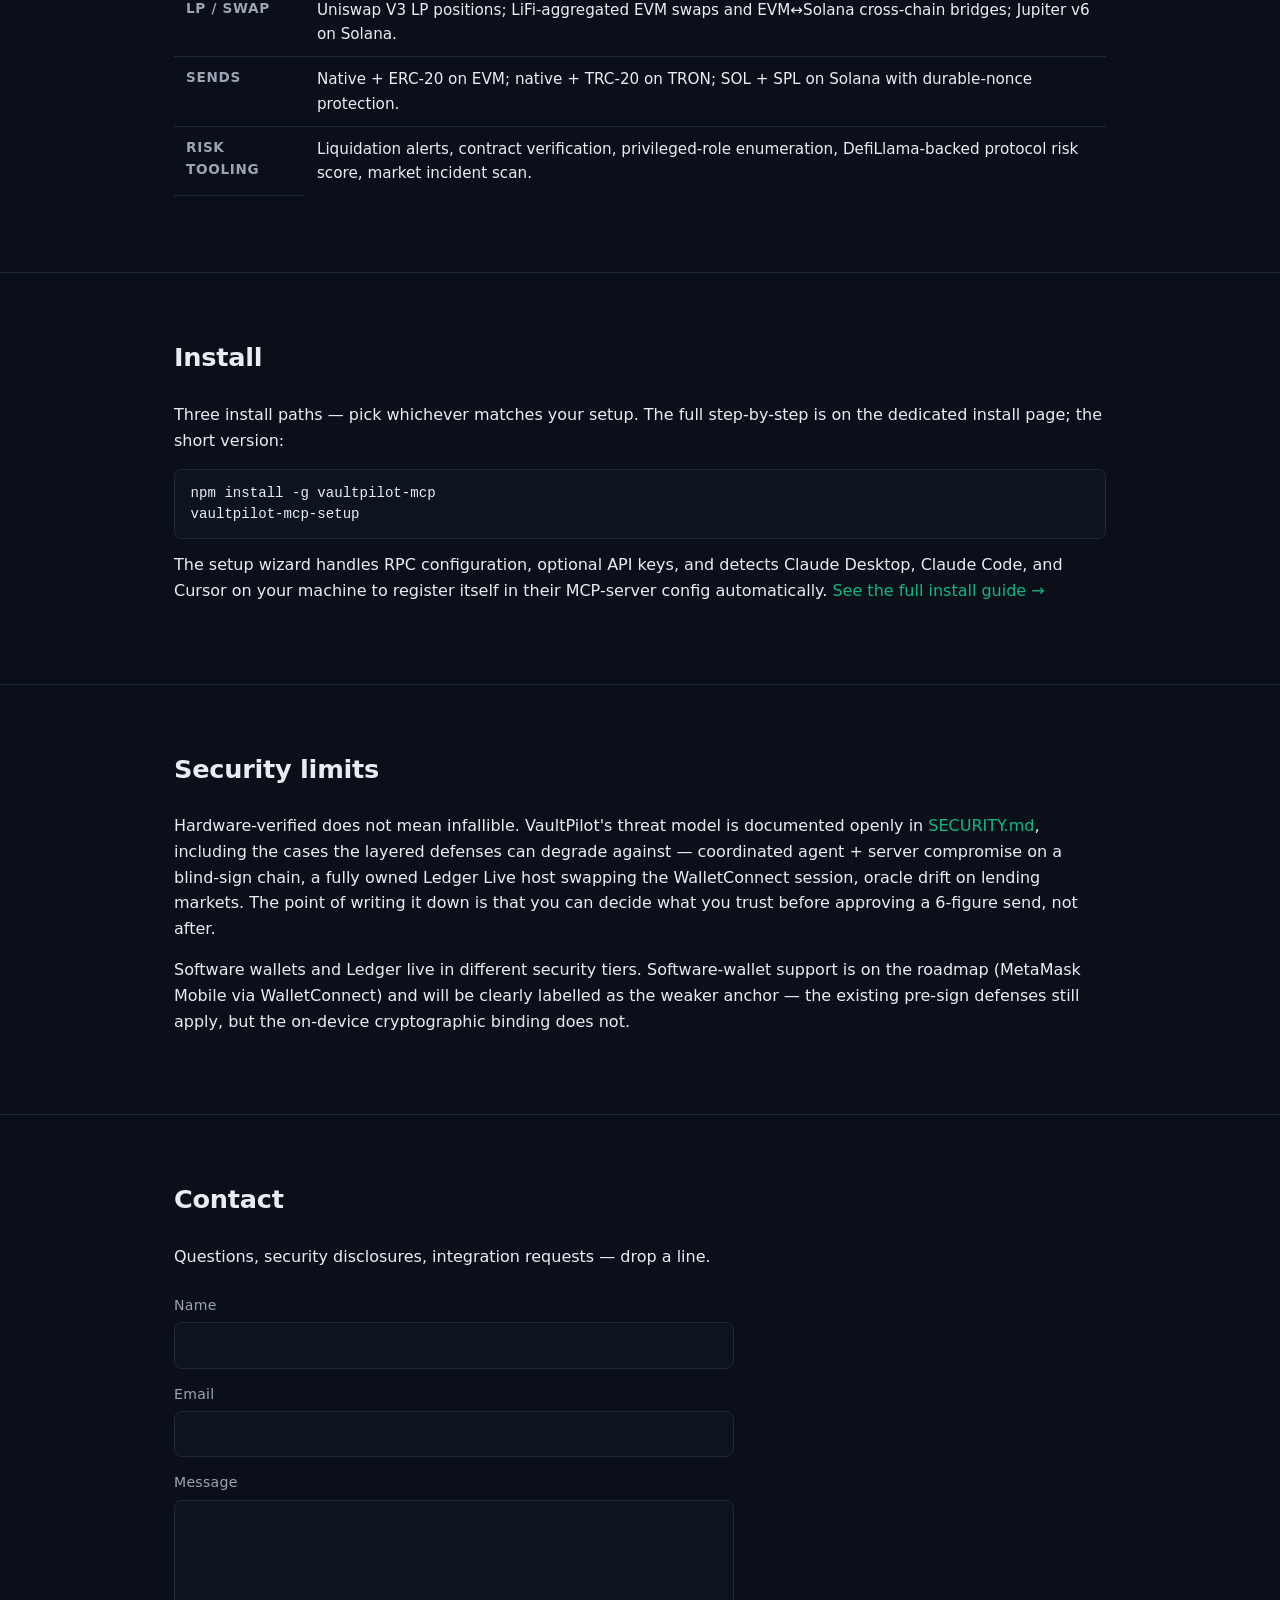
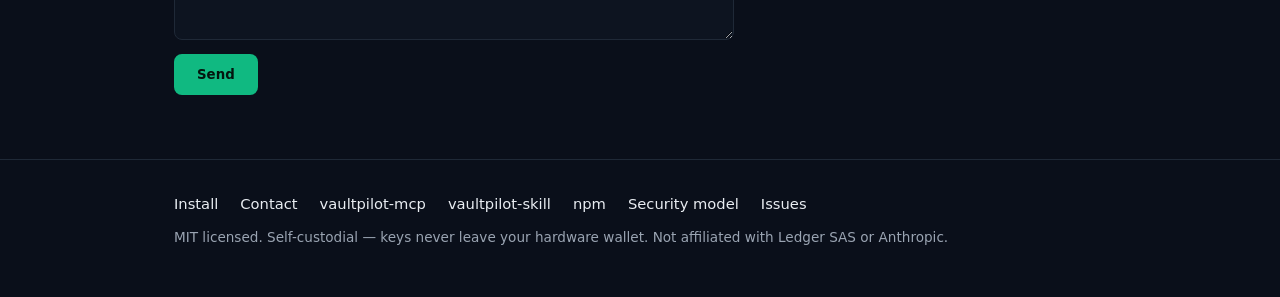
==== commit 5ab5841c: "Merge pull request #1 from szhygulin/chore/safety-first-headline chore: lead with "Safety first." in" ====
--- a/index.html
+++ b/index.html
@@ -3,8 +3,8 @@
 <head>
 <meta charset="utf-8">
 <meta name="viewport" content="width=device-width, initial-scale=1">
-<title>VaultPilot — Hardware-verified DeFi for AI agents</title>
-<meta name="description" content="VaultPilot MCP lets AI agents read your on-chain positions and prepare transactions you sign on your Ledger. Designed for when the AI can be compromised — only your hardware wallet is trusted.">
+<title>VaultPilot — Safety first. Hardware-verified DeFi for AI agents</title>
+<meta name="description" content="Safety first. VaultPilot MCP lets AI agents read your on-chain positions and prepare transactions you sign on your Ledger. Designed for when the AI can be compromised — only your hardware wallet is trusted.">
 <link rel="canonical" href="https://vaultpilot-mcp.ai/">
 <meta name="robots" content="index, follow">
 
@@ -12,17 +12,17 @@
 <meta property="og:type" content="website">
 <meta property="og:site_name" content="VaultPilot">
 <meta property="og:url" content="https://vaultpilot-mcp.ai/">
-<meta property="og:title" content="VaultPilot — Hardware-verified DeFi for AI agents">
-<meta property="og:description" content="The agent proposes, you approve on your Ledger. Layered defenses so a compromised AI can't drain your wallet.">
+<meta property="og:title" content="VaultPilot — Safety first. Hardware-verified DeFi for AI agents">
+<meta property="og:description" content="Safety first. The agent proposes, you approve on your Ledger — designed for when the AI can be compromised.">
 <meta property="og:image" content="https://vaultpilot-mcp.ai/og-card.png">
 <meta property="og:image:width" content="1200">
 <meta property="og:image:height" content="630">
-<meta property="og:image:alt" content="VaultPilot — Hardware-verified DeFi for AI agents. Emerald shield logo on dark background with the tagline alongside.">
+<meta property="og:image:alt" content="VaultPilot — Safety first. Hardware-verified DeFi for AI agents. Emerald shield logo on dark background with the tagline alongside.">
 
 <!-- Twitter card -->
 <meta name="twitter:card" content="summary_large_image">
-<meta name="twitter:title" content="VaultPilot — Hardware-verified DeFi for AI agents">
-<meta name="twitter:description" content="The agent proposes, you approve on your Ledger. Layered defenses so a compromised AI can't drain your wallet.">
+<meta name="twitter:title" content="VaultPilot — Safety first. Hardware-verified DeFi for AI agents">
+<meta name="twitter:description" content="Safety first. The agent proposes, you approve on your Ledger — designed for when the AI can be compromised.">
 <meta name="twitter:image" content="https://vaultpilot-mcp.ai/og-card.png">
 
 <link rel="icon" type="image/svg+xml" href="vaultpilot-v2-circuit.svg">
@@ -44,7 +44,7 @@
       "@id": "https://vaultpilot-mcp.ai/#website",
       "url": "https://vaultpilot-mcp.ai/",
       "name": "VaultPilot",
-      "description": "Hardware-verified DeFi for AI agents",
+      "description": "Safety first. Hardware-verified DeFi for AI agents — designed for when the AI can be compromised.",
       "inLanguage": "en"
     },
     {
@@ -63,8 +63,7 @@
       "image": "https://vaultpilot-mcp.ai/vaultpilot-v2-circuit.png",
       "sameAs": [
         "https://github.com/szhygulin/vaultpilot-mcp",
-        "https://www.npmjs.com/package/vaultpilot-mcp",
-        "https://glama.ai/mcp/servers/szhygulin/vaultpilot-mcp"
+        "https://www.npmjs.com/package/vaultpilot-mcp"
       ]
     }
   ]
@@ -84,9 +83,6 @@
     <a href="#contact">Contact</a>
     <a href="https://github.com/szhygulin/vaultpilot-mcp">GitHub</a>
     <a href="https://www.npmjs.com/package/vaultpilot-mcp">npm</a>
-    <a href="https://glama.ai/mcp/servers/szhygulin/vaultpilot-mcp" class="nav-badge" aria-label="VaultPilot on Glama MCP catalog">
-      <img src="https://glama.ai/mcp/servers/szhygulin/vaultpilot-mcp/badges/score.svg" alt="vaultpilot-mcp Glama score" style="height: 20px; vertical-align: middle; display: block;">
-    </a>
   </div>
 </nav>
 
@@ -96,7 +92,7 @@
       <img class="logo-mark" src="vaultpilot-v2-circuit.svg" alt="VaultPilot logo: emerald checkmark on a dark shield with circuit pattern">
       <div>
         <div class="badge">Open source · MIT</div>
-        <h1>Hardware-verified DeFi for AI agents.</h1>
+        <h1>Safety first. Hardware-verified DeFi for AI agents.</h1>
         <p class="lede">The agent proposes, you approve on your Ledger. VaultPilot MCP is built for the realistic case where the AI, the MCP server, or your computer can be compromised — only your hardware wallet is trusted, and every transaction is cryptographically bound across every layer so tampering produces a visible mismatch on the device screen.</p>
         <div class="cta-row">
           <a class="btn btn-primary" href="install.html">Install guide</a>
@@ -258,7 +254,6 @@
       <a href="https://github.com/szhygulin/vaultpilot-mcp">vaultpilot-mcp</a>
       <a href="https://github.com/szhygulin/vaultpilot-skill">vaultpilot-skill</a>
       <a href="https://www.npmjs.com/package/vaultpilot-mcp">npm</a>
-      <a href="https://glama.ai/mcp/servers/szhygulin/vaultpilot-mcp">Glama</a>
       <a href="https://github.com/szhygulin/vaultpilot-mcp/blob/main/SECURITY.md">Security model</a>
       <a href="https://github.com/szhygulin/vaultpilot-mcp/issues">Issues</a>
     </div>
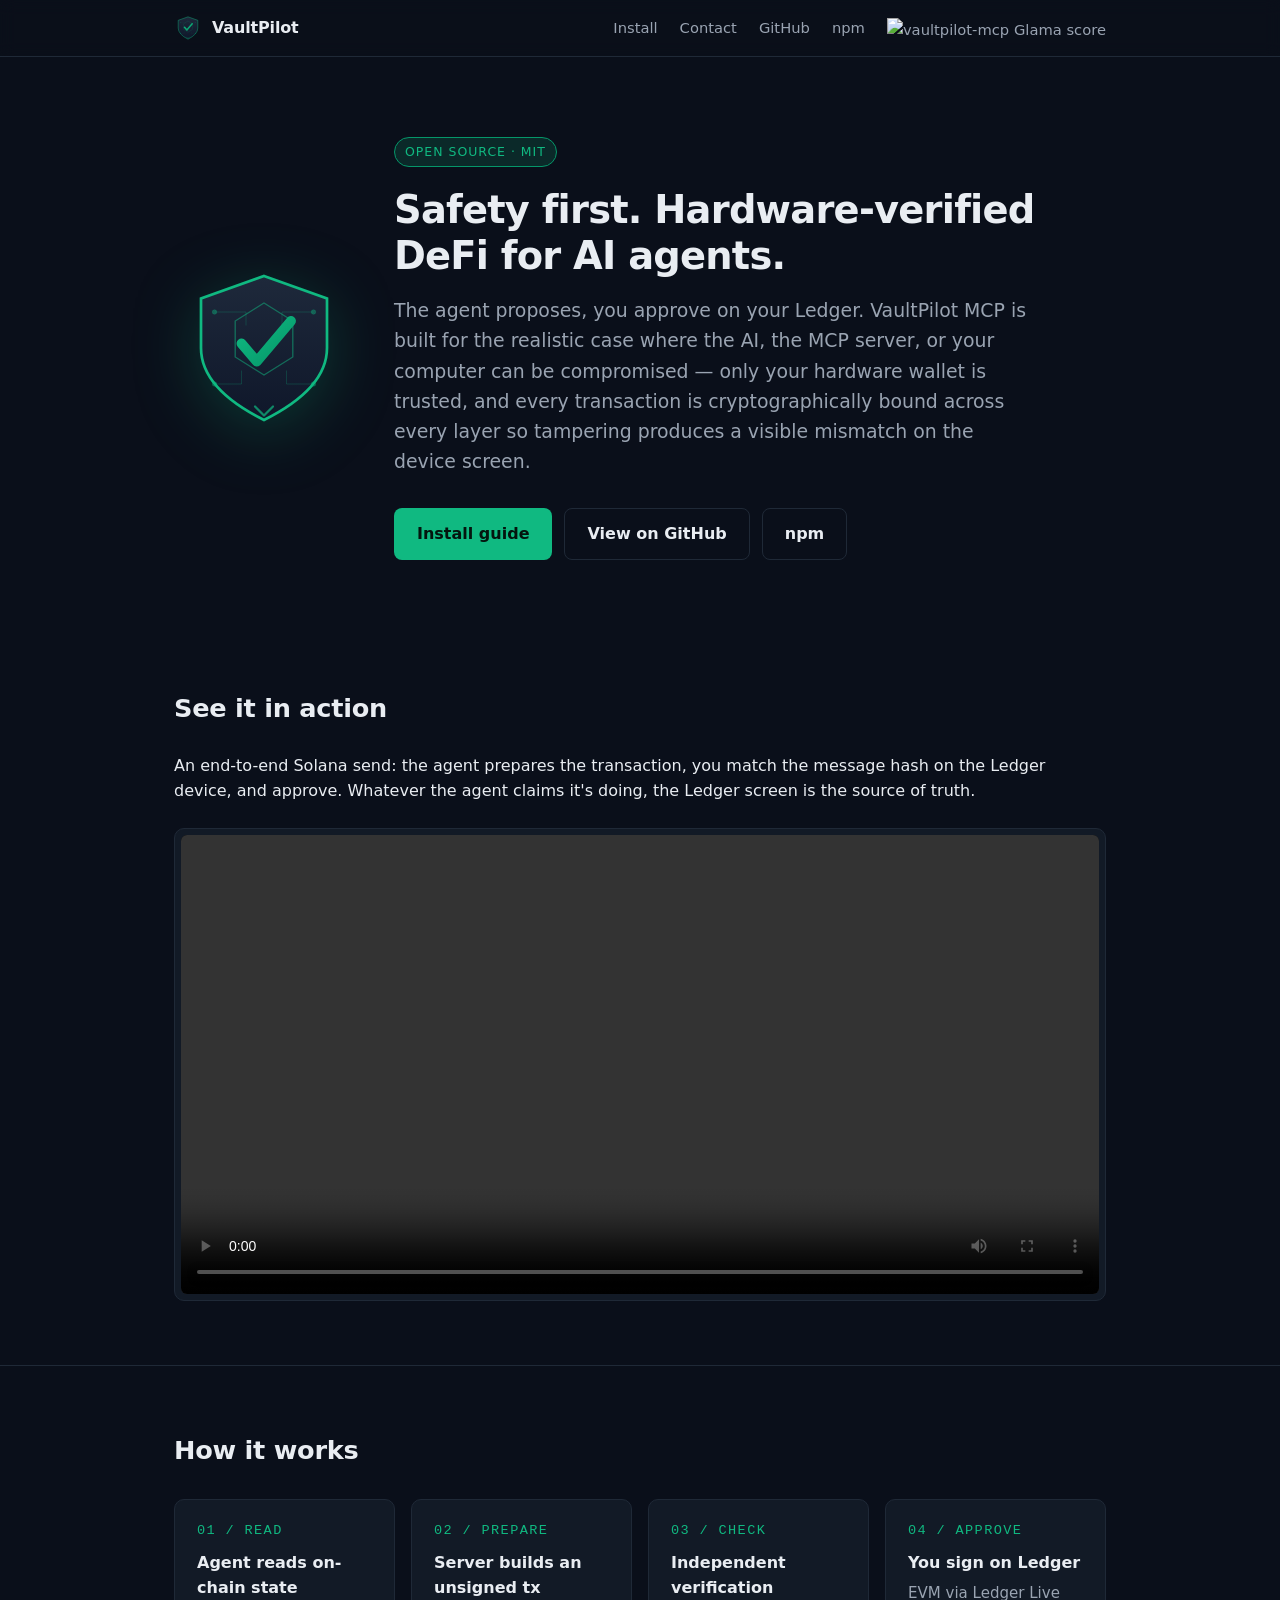
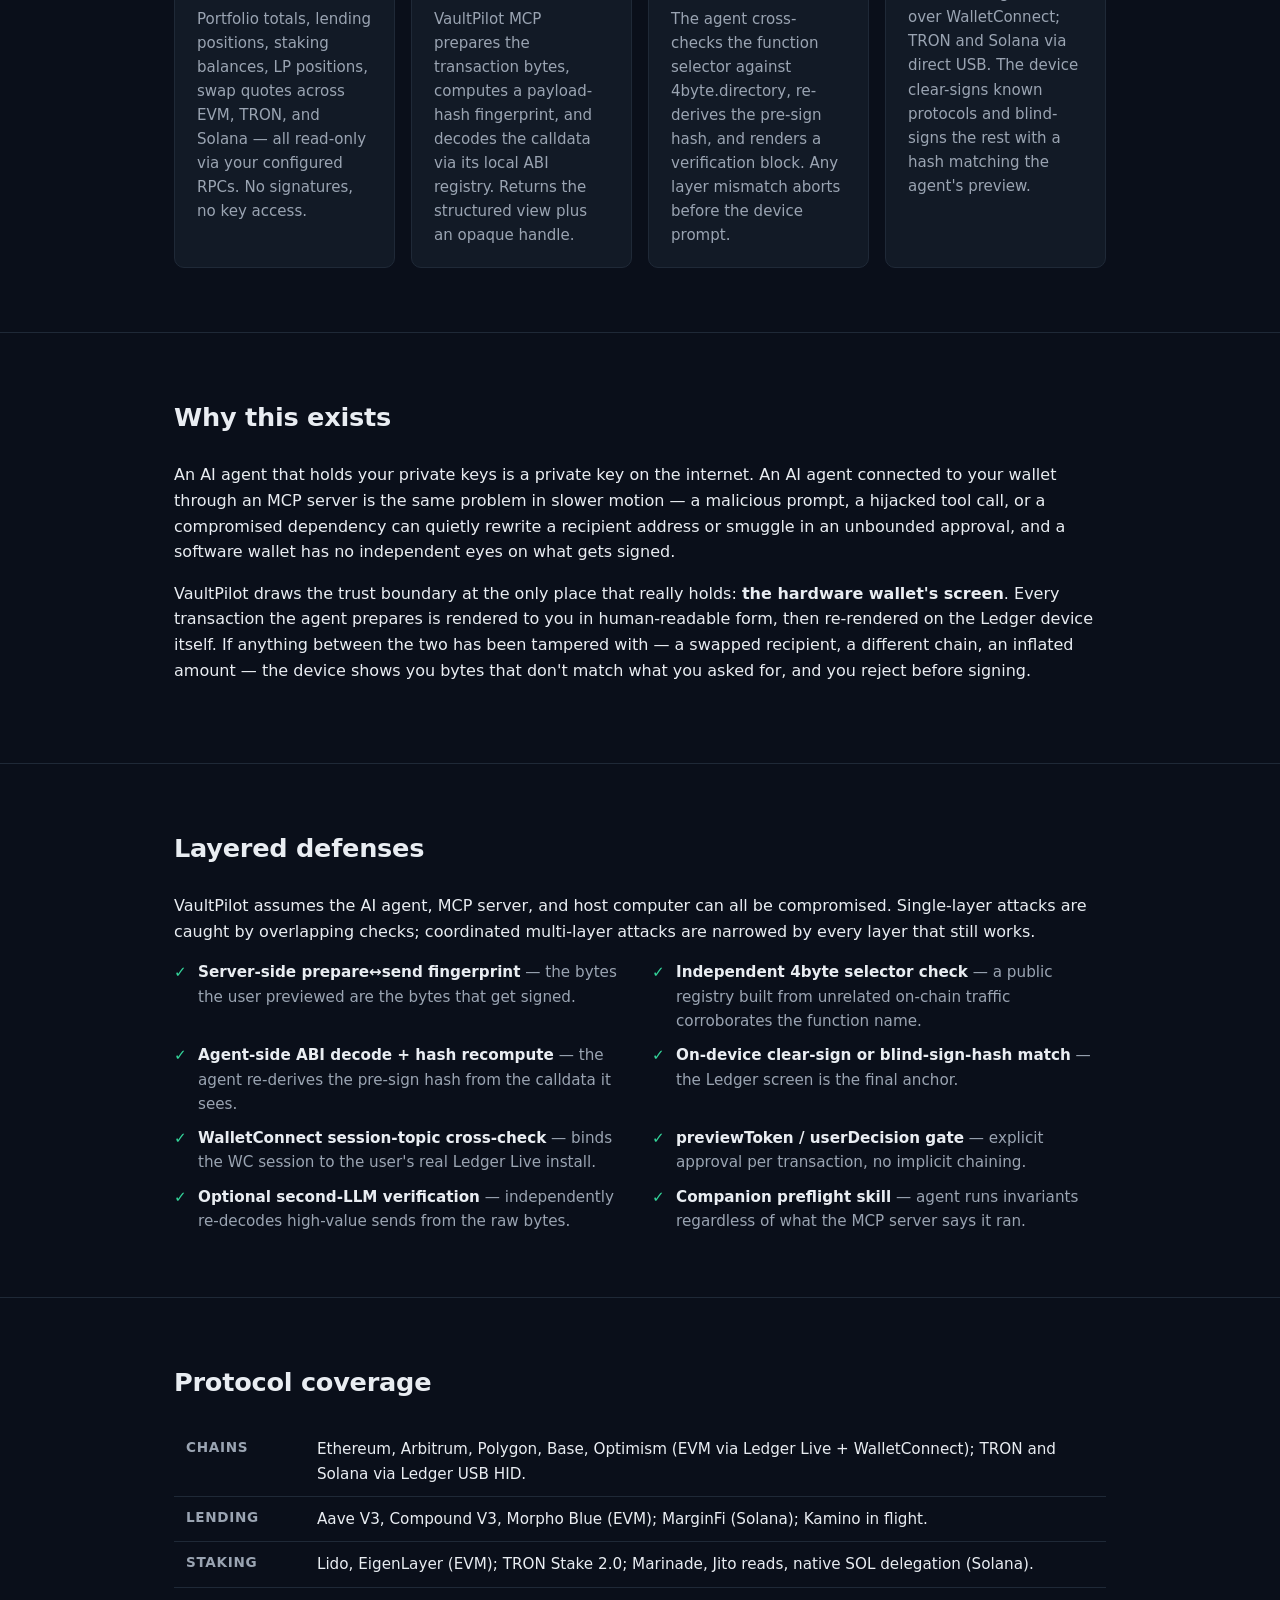
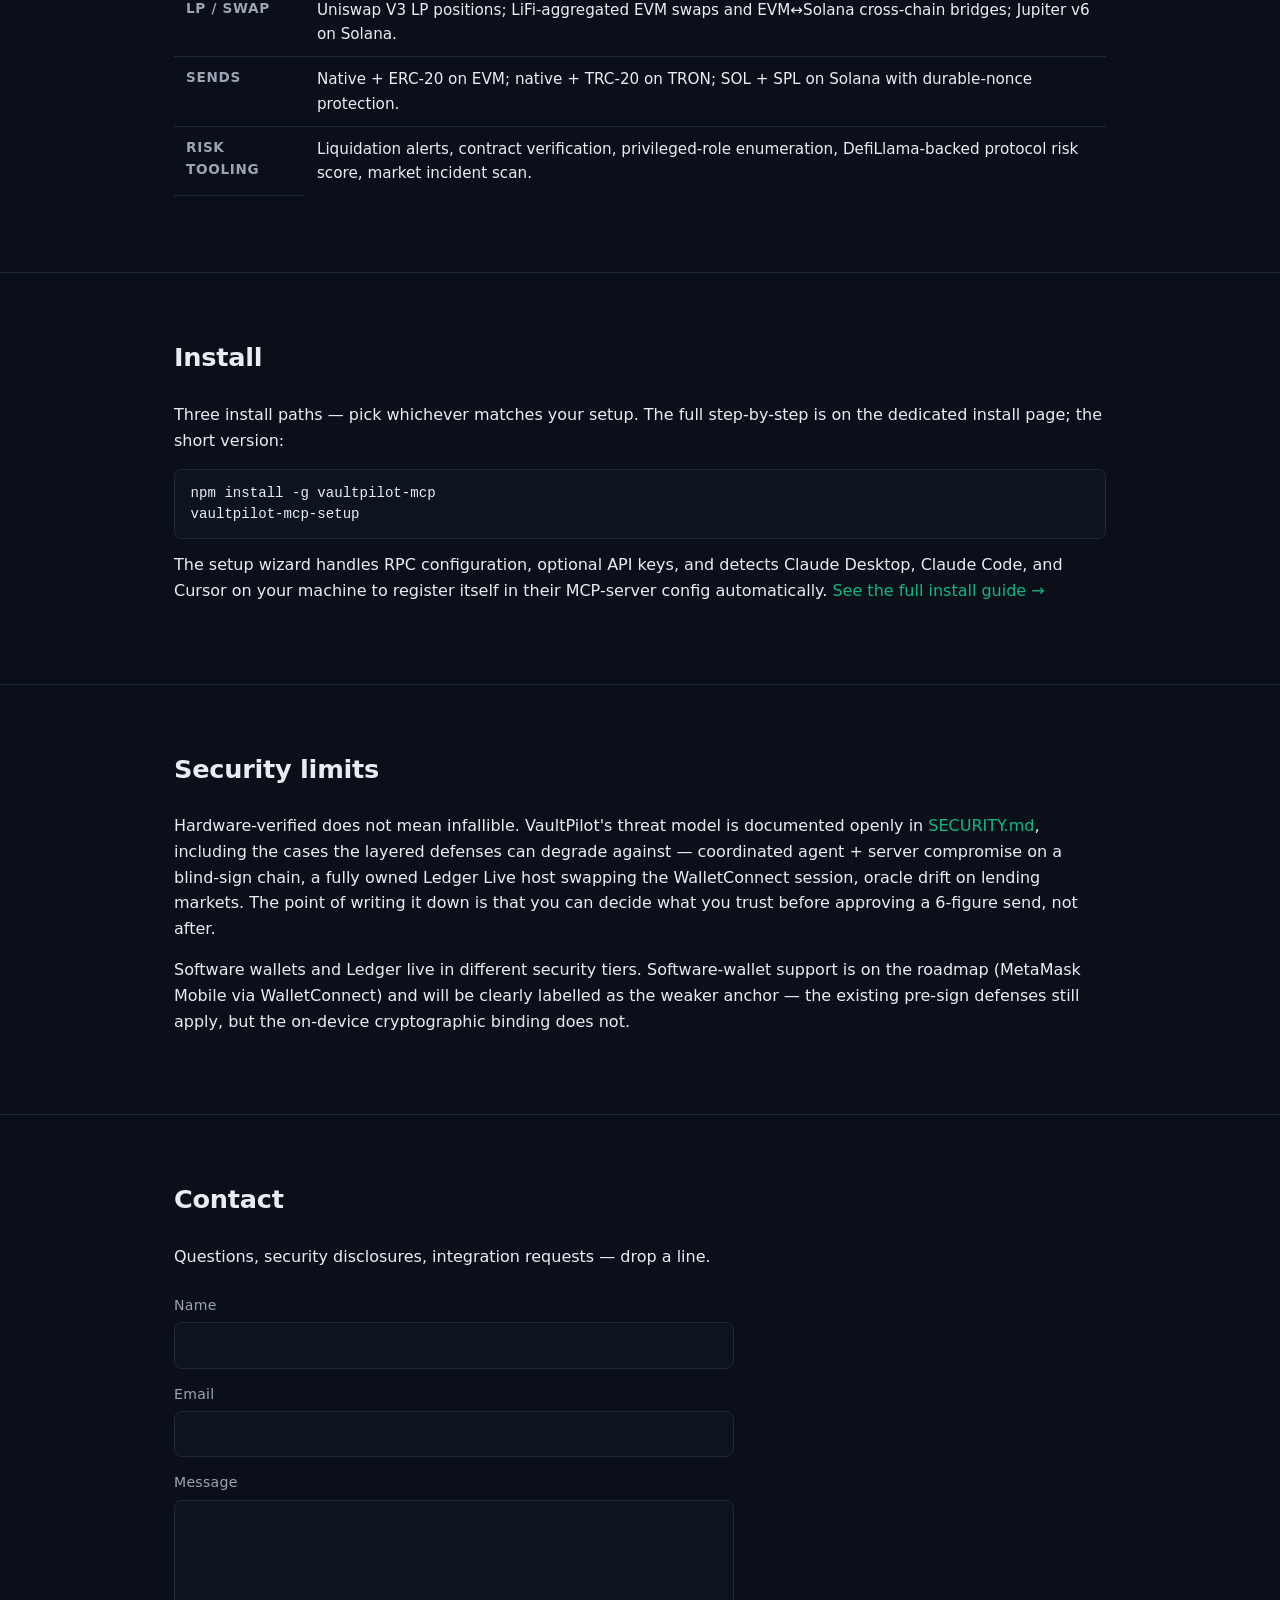
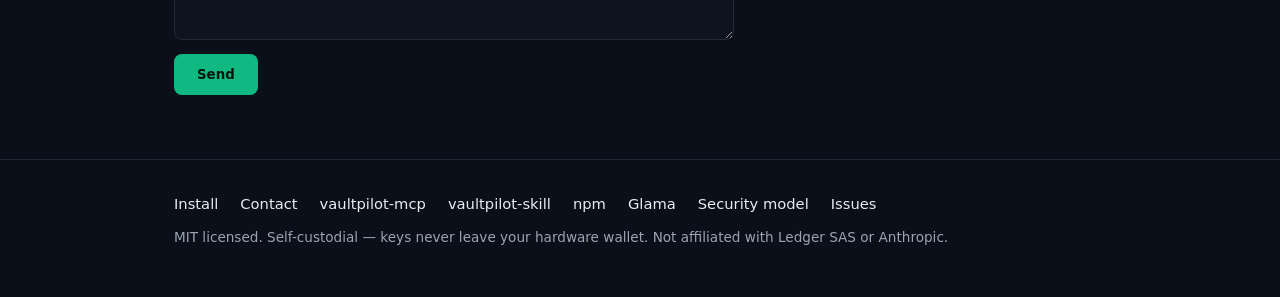
==== commit e4fb8f77: "Merge pull request #2 from szhygulin/feat/glama-badge add Glama mcp/server page link to footer + sch" ====
--- a/index.html
+++ b/index.html
@@ -63,7 +63,8 @@
       "image": "https://vaultpilot-mcp.ai/vaultpilot-v2-circuit.png",
       "sameAs": [
         "https://github.com/szhygulin/vaultpilot-mcp",
-        "https://www.npmjs.com/package/vaultpilot-mcp"
+        "https://www.npmjs.com/package/vaultpilot-mcp",
+        "https://glama.ai/mcp/servers/szhygulin/vaultpilot-mcp"
       ]
     }
   ]
@@ -83,6 +84,9 @@
     <a href="#contact">Contact</a>
     <a href="https://github.com/szhygulin/vaultpilot-mcp">GitHub</a>
     <a href="https://www.npmjs.com/package/vaultpilot-mcp">npm</a>
+    <a href="https://glama.ai/mcp/servers/szhygulin/vaultpilot-mcp" class="nav-badge" aria-label="VaultPilot on Glama MCP catalog">
+      <img src="https://glama.ai/mcp/servers/szhygulin/vaultpilot-mcp/badges/score.svg" alt="vaultpilot-mcp Glama score" style="height: 20px; vertical-align: middle; display: block;">
+    </a>
   </div>
 </nav>
 
@@ -254,6 +258,7 @@
       <a href="https://github.com/szhygulin/vaultpilot-mcp">vaultpilot-mcp</a>
       <a href="https://github.com/szhygulin/vaultpilot-skill">vaultpilot-skill</a>
       <a href="https://www.npmjs.com/package/vaultpilot-mcp">npm</a>
+      <a href="https://glama.ai/mcp/servers/szhygulin/vaultpilot-mcp">Glama</a>
       <a href="https://github.com/szhygulin/vaultpilot-mcp/blob/main/SECURITY.md">Security model</a>
       <a href="https://github.com/szhygulin/vaultpilot-mcp/issues">Issues</a>
     </div>
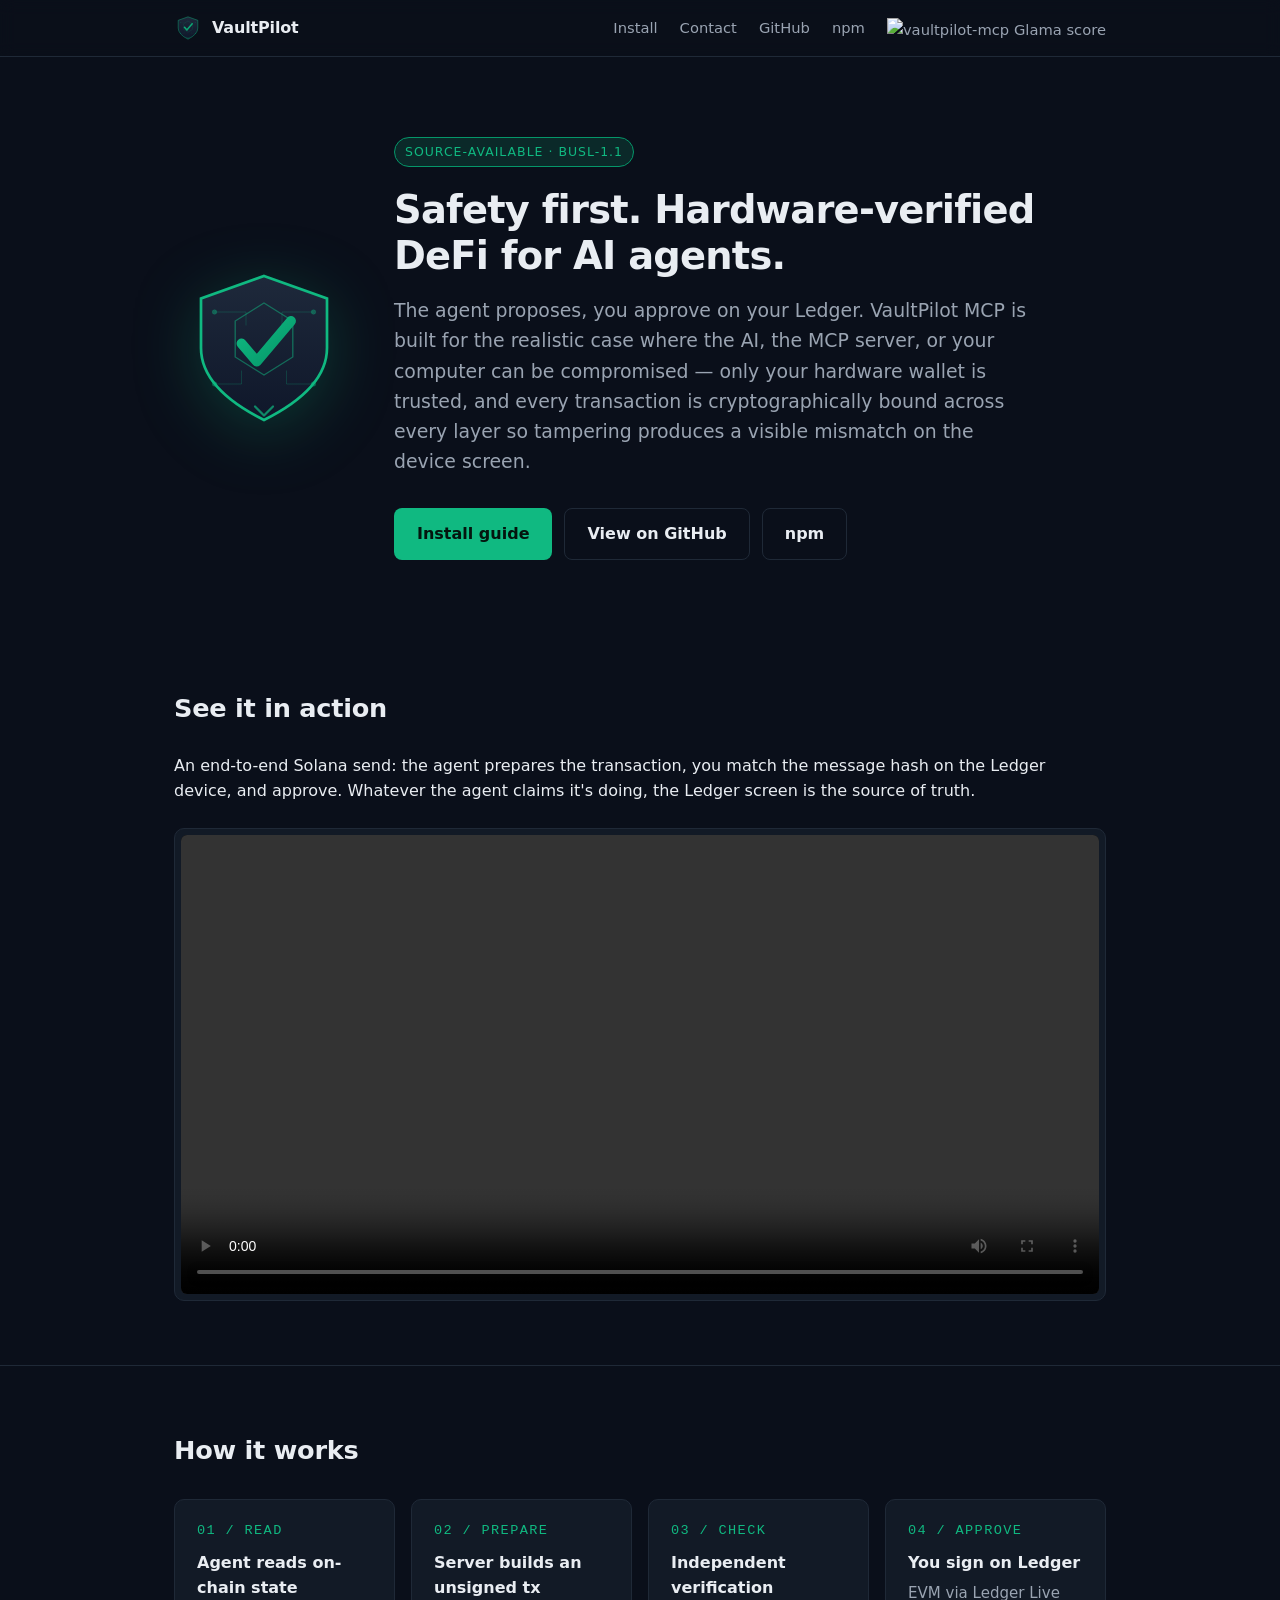
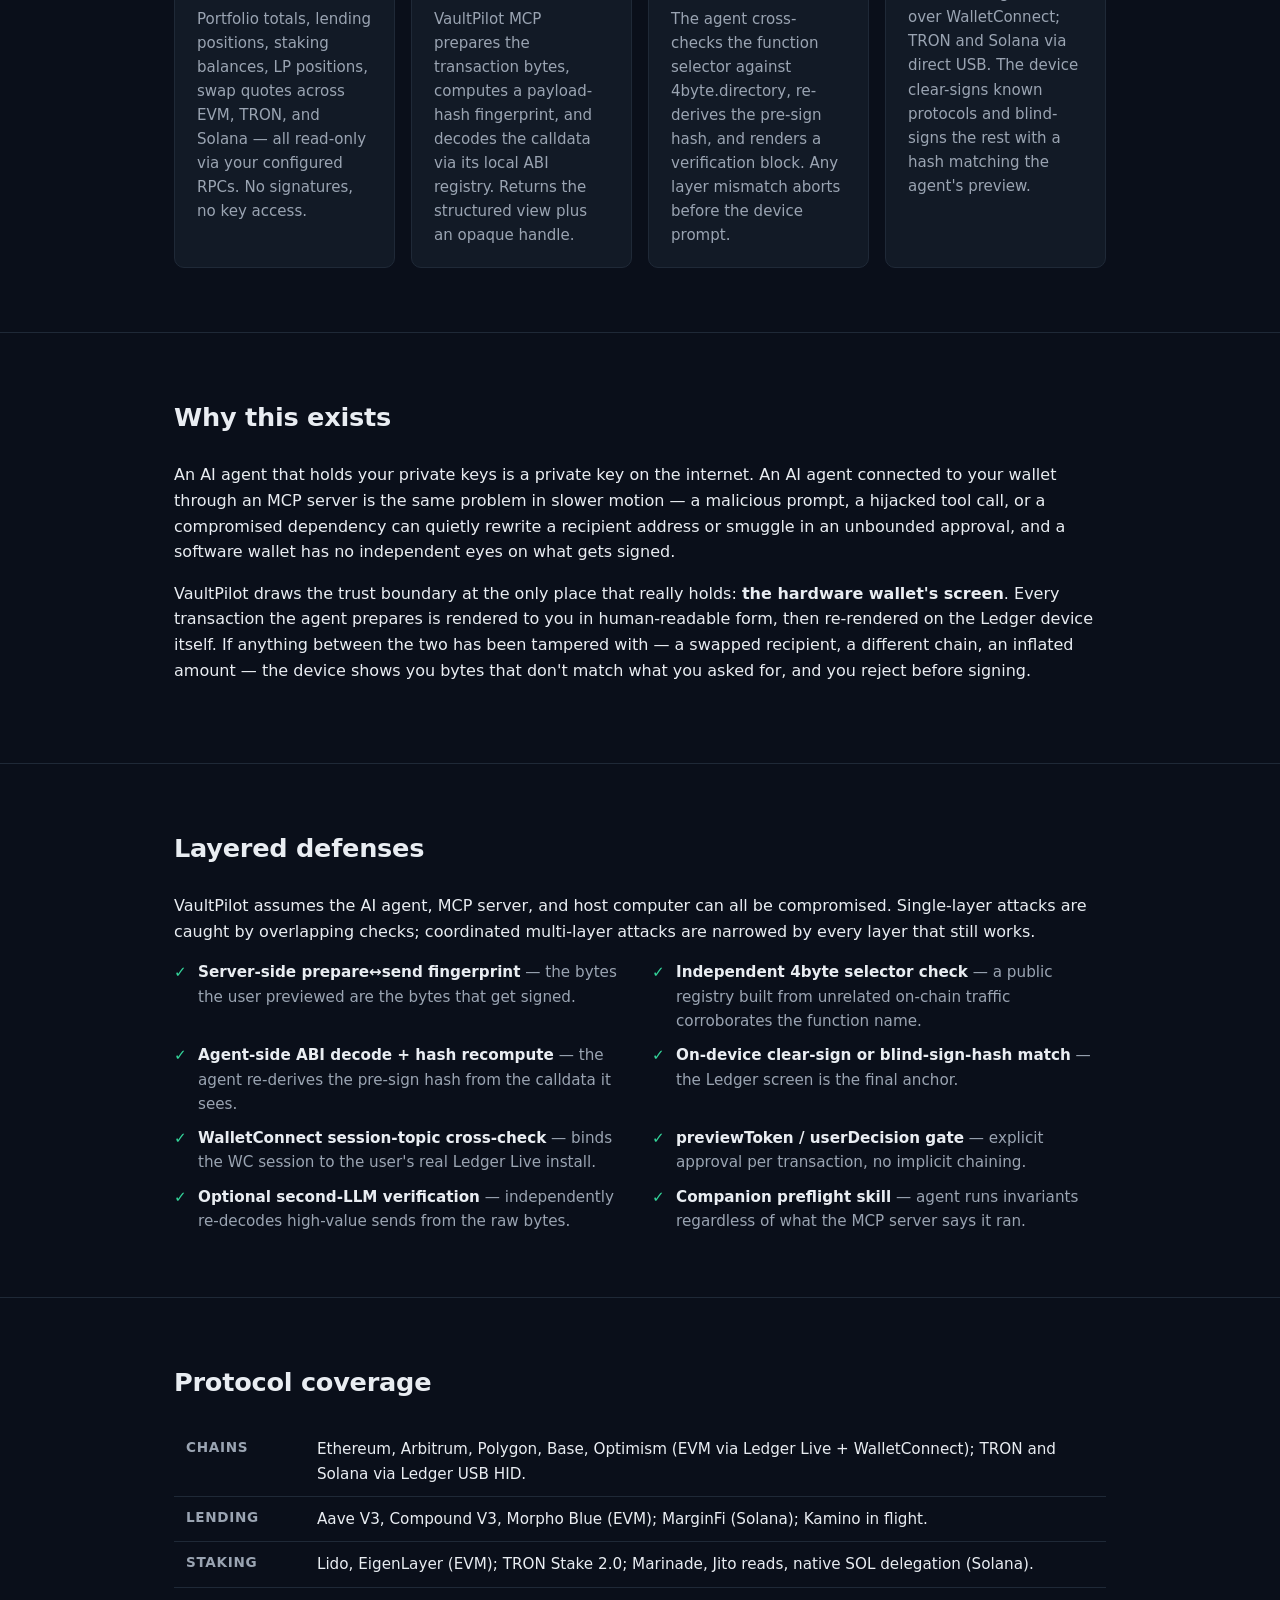
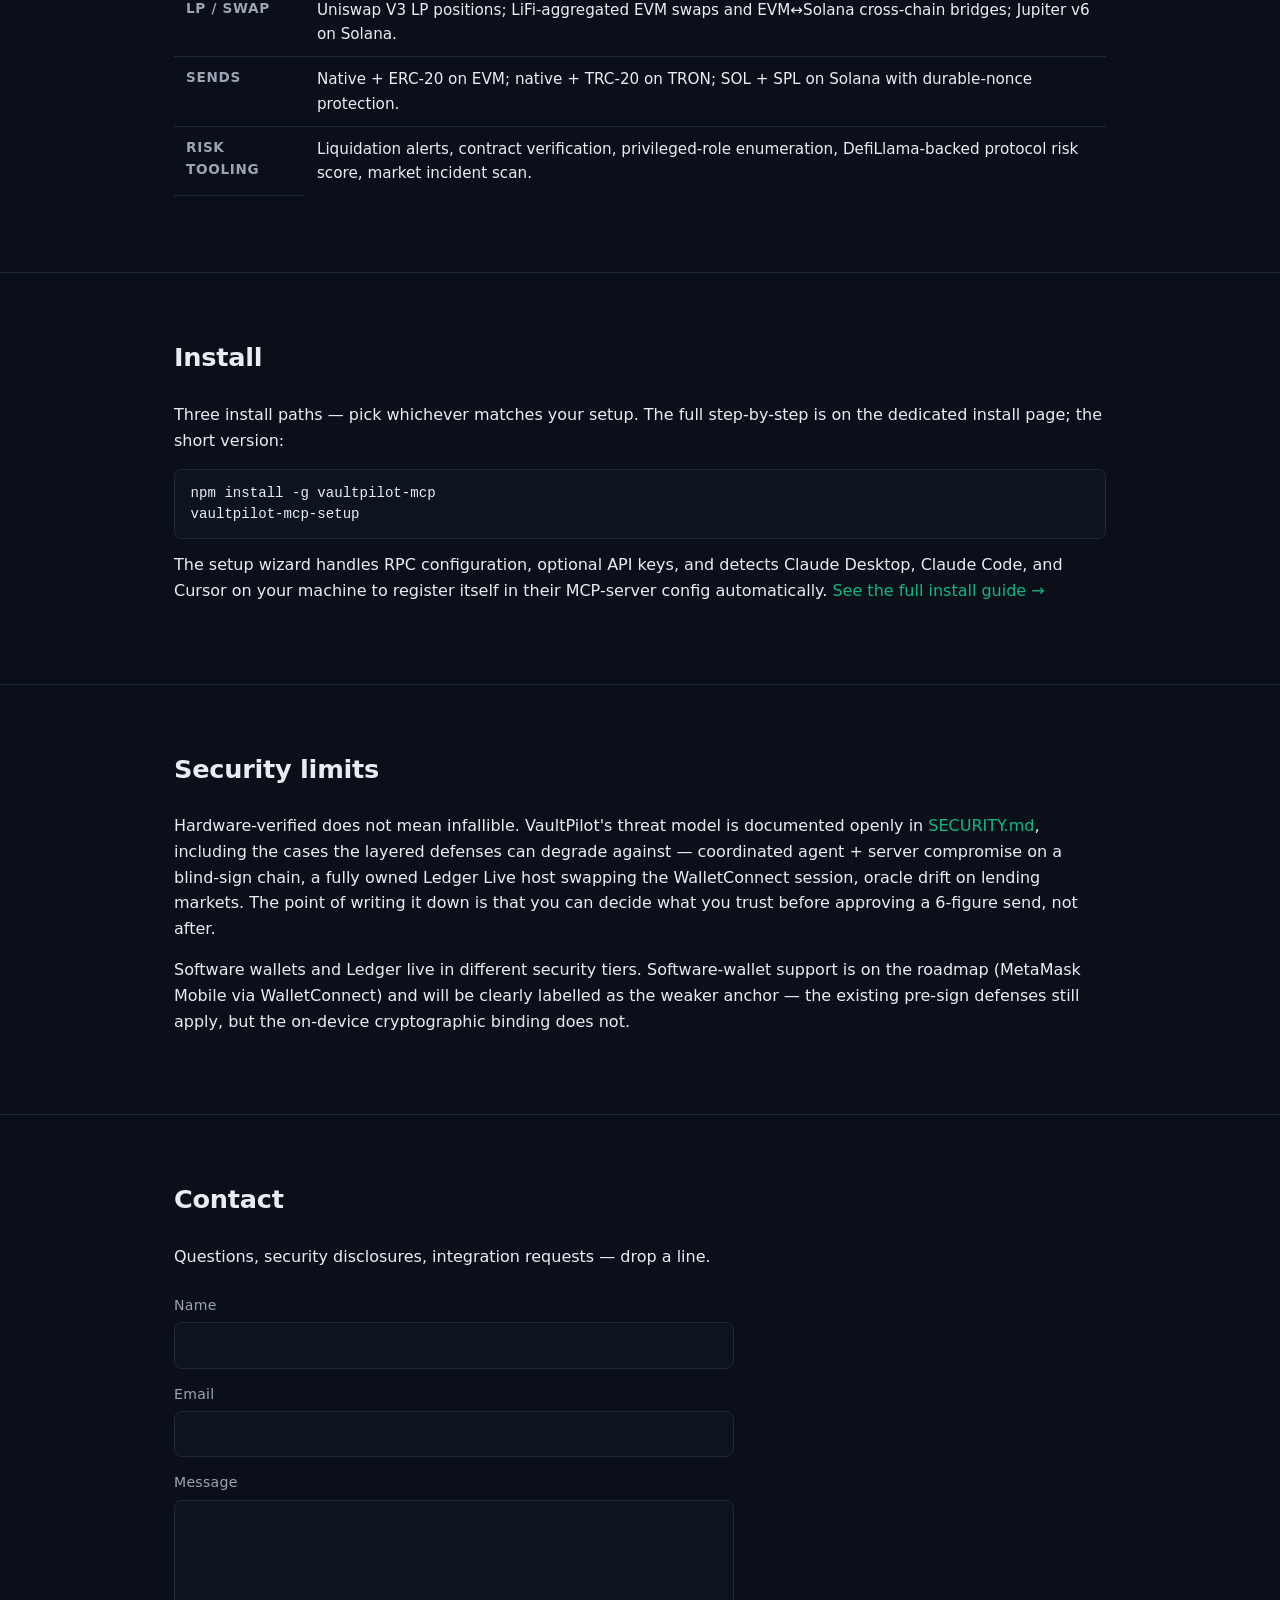
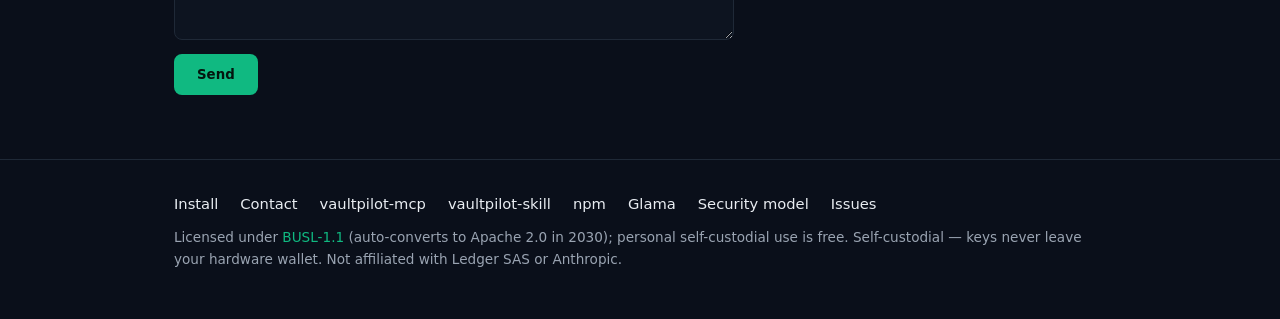
==== commit 43b1eb20: "chore(license): switch site references from MIT to BUSL-1.1 vaultpilot-mcp v0.9.1 ships under BUSL-1" ====
--- a/index.html
+++ b/index.html
@@ -57,8 +57,8 @@
       "description": "Model Context Protocol server that lets AI agents read DeFi positions and prepare transactions, signed on a Ledger hardware wallet. Supports Ethereum, Arbitrum, Polygon, Base, Optimism, TRON, and Solana with Aave, Compound, Morpho, Lido, EigenLayer, MarginFi, Marinade, Jupiter, and LiFi.",
       "url": "https://vaultpilot-mcp.ai/",
       "downloadUrl": "https://www.npmjs.com/package/vaultpilot-mcp",
-      "softwareVersion": "0.6.1",
-      "license": "https://opensource.org/licenses/MIT",
+      "softwareVersion": "0.9.1",
+      "license": "https://spdx.org/licenses/BUSL-1.1.html",
       "offers": { "@type": "Offer", "price": "0", "priceCurrency": "USD" },
       "image": "https://vaultpilot-mcp.ai/vaultpilot-v2-circuit.png",
       "sameAs": [
@@ -95,7 +95,7 @@
     <div class="hero-grid">
       <img class="logo-mark" src="vaultpilot-v2-circuit.svg" alt="VaultPilot logo: emerald checkmark on a dark shield with circuit pattern">
       <div>
-        <div class="badge">Open source · MIT</div>
+        <div class="badge">Source-available · BUSL-1.1</div>
         <h1>Safety first. Hardware-verified DeFi for AI agents.</h1>
         <p class="lede">The agent proposes, you approve on your Ledger. VaultPilot MCP is built for the realistic case where the AI, the MCP server, or your computer can be compromised — only your hardware wallet is trusted, and every transaction is cryptographically bound across every layer so tampering produces a visible mismatch on the device screen.</p>
         <div class="cta-row">
@@ -262,7 +262,7 @@
       <a href="https://github.com/szhygulin/vaultpilot-mcp/blob/main/SECURITY.md">Security model</a>
       <a href="https://github.com/szhygulin/vaultpilot-mcp/issues">Issues</a>
     </div>
-    <div class="fineprint">MIT licensed. Self-custodial — keys never leave your hardware wallet. Not affiliated with Ledger SAS or Anthropic.</div>
+    <div class="fineprint">Licensed under <a href="https://github.com/szhygulin/vaultpilot-mcp/blob/main/LICENSE">BUSL-1.1</a> (auto-converts to Apache 2.0 in 2030); personal self-custodial use is free. Self-custodial — keys never leave your hardware wallet. Not affiliated with Ledger SAS or Anthropic.</div>
   </div>
 </footer>
 
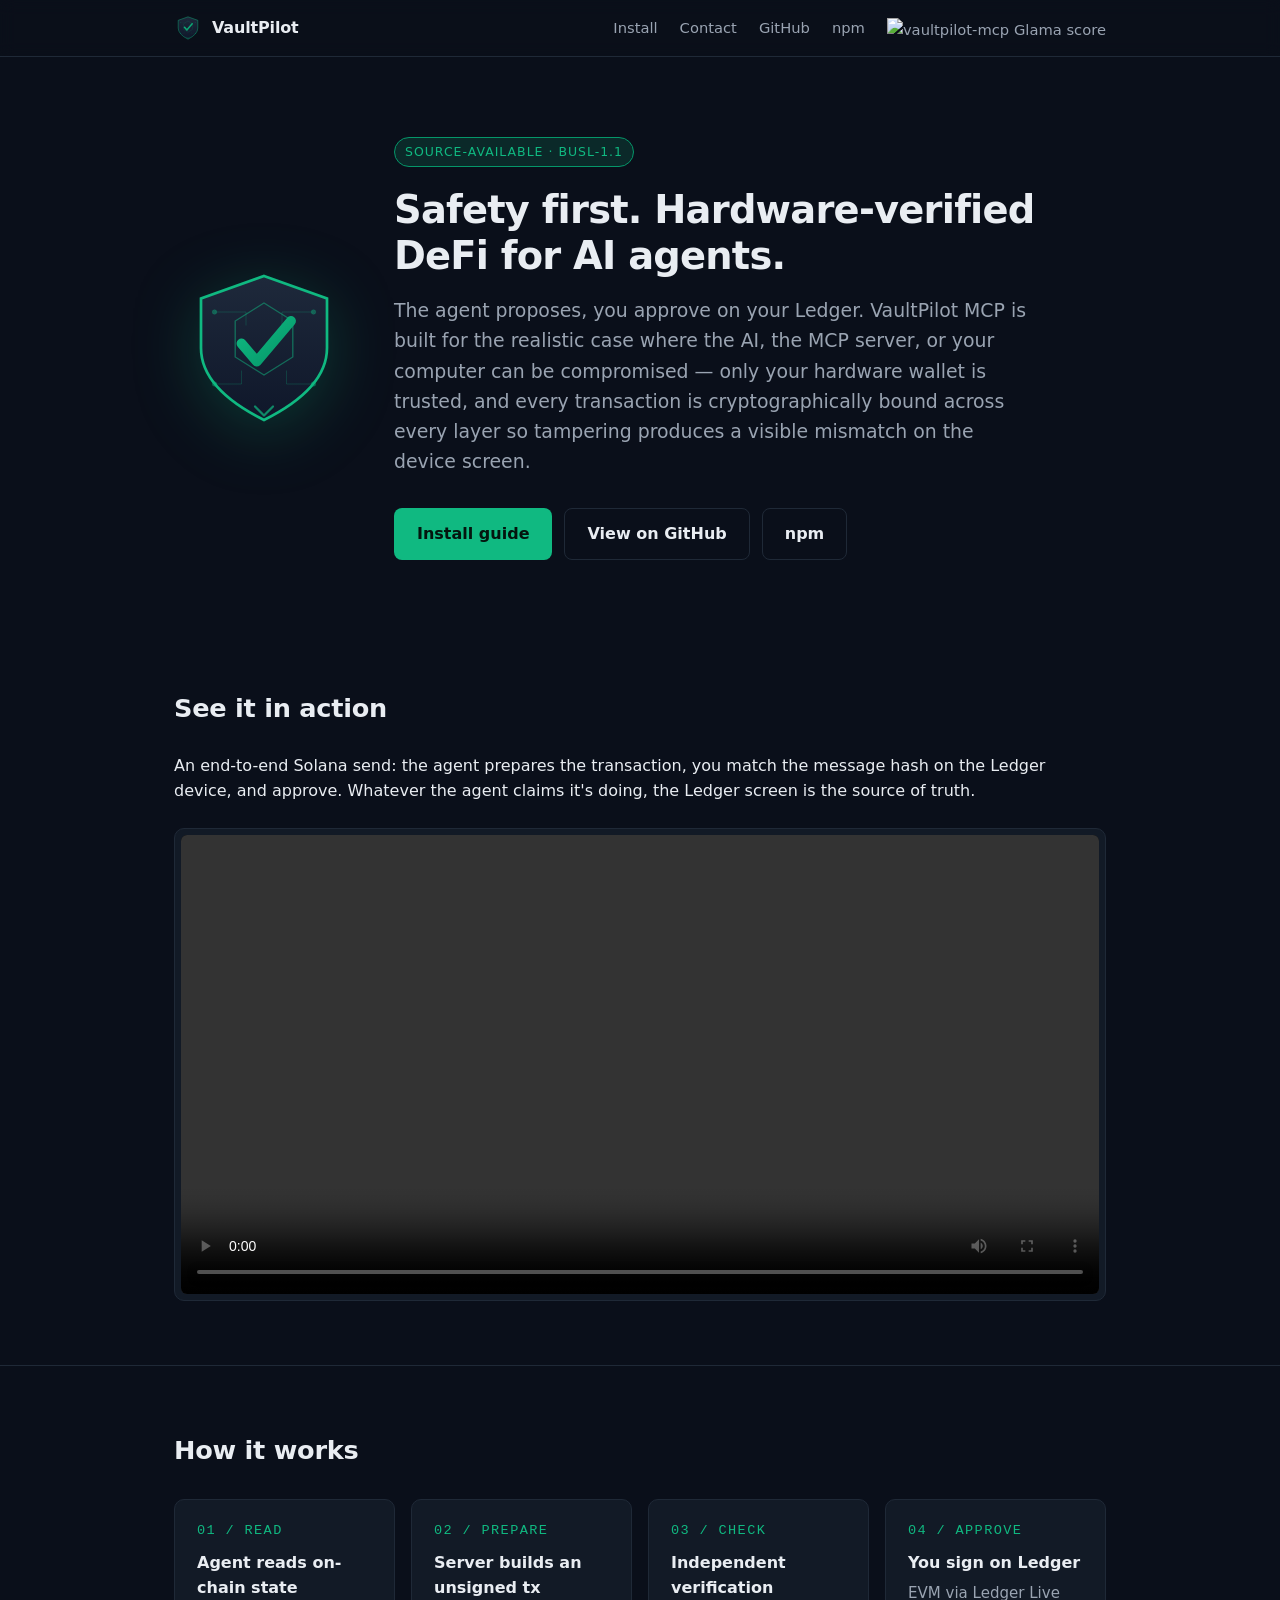
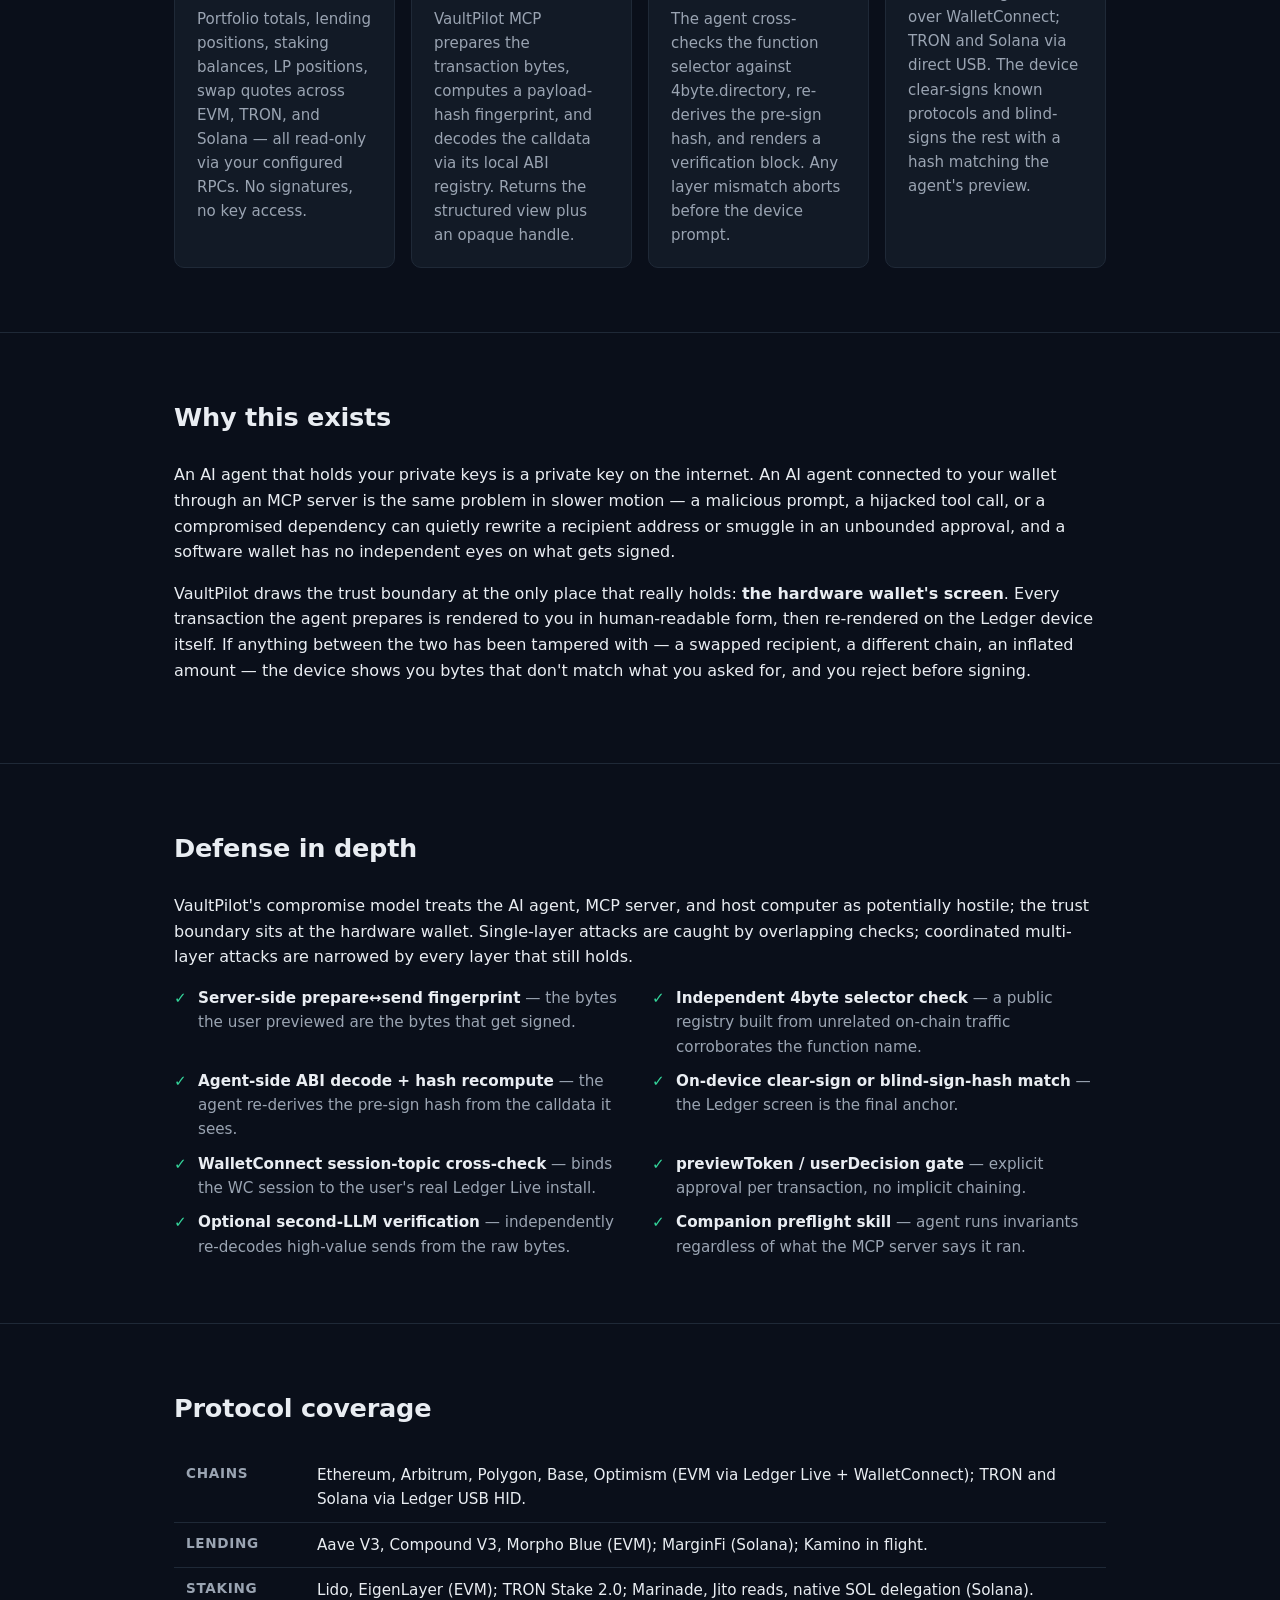
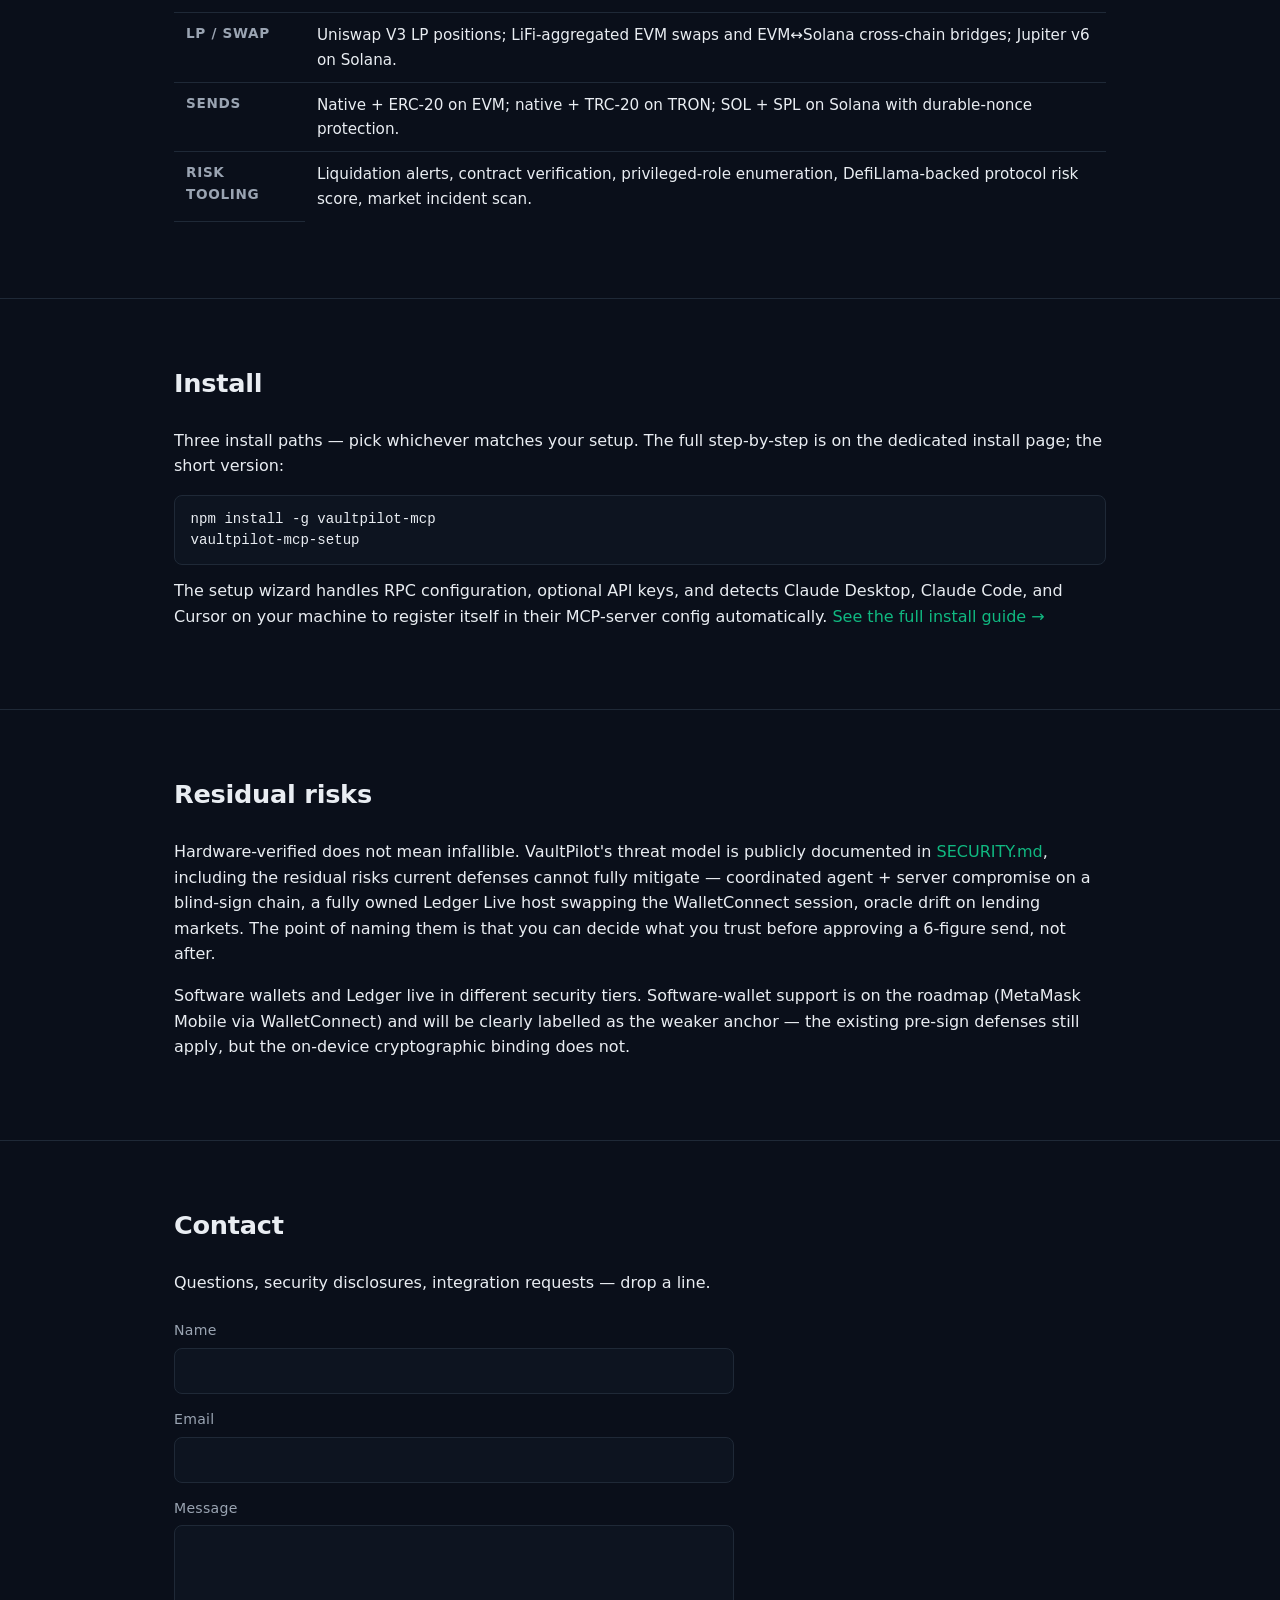
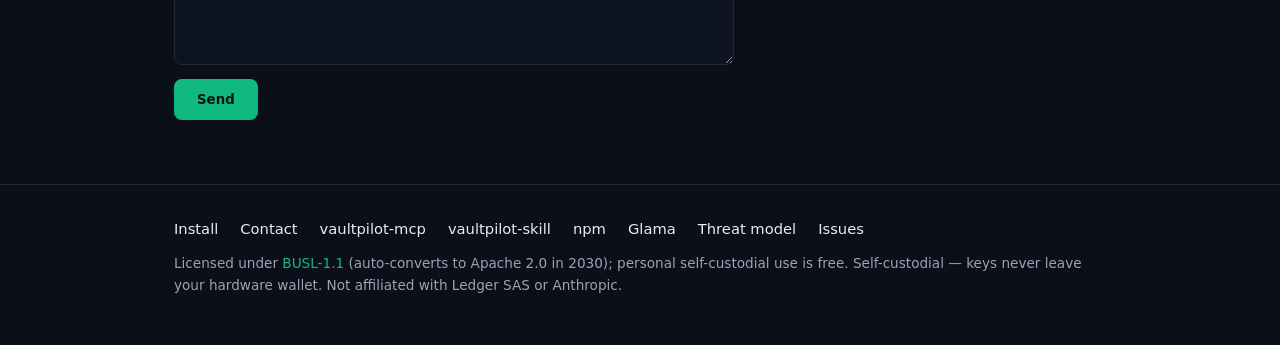
==== commit a1c1b5d4: "copy: swap soft framing for standard security-engineering terms "Layered defenses" → "Defense in dep" ====
--- a/index.html
+++ b/index.html
@@ -13,7 +13,7 @@
 <meta property="og:site_name" content="VaultPilot">
 <meta property="og:url" content="https://vaultpilot-mcp.ai/">
 <meta property="og:title" content="VaultPilot — Safety first. Hardware-verified DeFi for AI agents">
-<meta property="og:description" content="Safety first. The agent proposes, you approve on your Ledger — designed for when the AI can be compromised.">
+<meta property="og:description" content="Safety first. The agent proposes, you approve on your Ledger. Defense in depth so a compromised AI can't drain your wallet.">
 <meta property="og:image" content="https://vaultpilot-mcp.ai/og-card.png">
 <meta property="og:image:width" content="1200">
 <meta property="og:image:height" content="630">
@@ -22,7 +22,7 @@
 <!-- Twitter card -->
 <meta name="twitter:card" content="summary_large_image">
 <meta name="twitter:title" content="VaultPilot — Safety first. Hardware-verified DeFi for AI agents">
-<meta name="twitter:description" content="Safety first. The agent proposes, you approve on your Ledger — designed for when the AI can be compromised.">
+<meta name="twitter:description" content="Safety first. The agent proposes, you approve on your Ledger. Defense in depth so a compromised AI can't drain your wallet.">
 <meta name="twitter:image" content="https://vaultpilot-mcp.ai/og-card.png">
 
 <link rel="icon" type="image/svg+xml" href="vaultpilot-v2-circuit.svg">
@@ -159,8 +159,8 @@
 
 <section>
   <div class="wrap">
-    <h2>Layered defenses</h2>
-    <p>VaultPilot assumes the AI agent, MCP server, and host computer can all be compromised. Single-layer attacks are caught by overlapping checks; coordinated multi-layer attacks are narrowed by every layer that still works.</p>
+    <h2>Defense in depth</h2>
+    <p>VaultPilot's compromise model treats the AI agent, MCP server, and host computer as potentially hostile; the trust boundary sits at the hardware wallet. Single-layer attacks are caught by overlapping checks; coordinated multi-layer attacks are narrowed by every layer that still holds.</p>
     <ul class="defenses">
       <li><strong>Server-side prepare↔send fingerprint</strong> — the bytes the user previewed are the bytes that get signed.</li>
       <li><strong>Independent 4byte selector check</strong> — a public registry built from unrelated on-chain traffic corroborates the function name.</li>
@@ -218,8 +218,8 @@
 
 <section>
   <div class="wrap">
-    <h2>Security limits</h2>
-    <p>Hardware-verified does not mean infallible. VaultPilot's threat model is documented openly in <a href="https://github.com/szhygulin/vaultpilot-mcp/blob/main/SECURITY.md">SECURITY.md</a>, including the cases the layered defenses can degrade against — coordinated agent + server compromise on a blind-sign chain, a fully owned Ledger Live host swapping the WalletConnect session, oracle drift on lending markets. The point of writing it down is that you can decide what you trust before approving a 6-figure send, not after.</p>
+    <h2>Residual risks</h2>
+    <p>Hardware-verified does not mean infallible. VaultPilot's threat model is publicly documented in <a href="https://github.com/szhygulin/vaultpilot-mcp/blob/main/SECURITY.md">SECURITY.md</a>, including the residual risks current defenses cannot fully mitigate — coordinated agent + server compromise on a blind-sign chain, a fully owned Ledger Live host swapping the WalletConnect session, oracle drift on lending markets. The point of naming them is that you can decide what you trust before approving a 6-figure send, not after.</p>
     <p>Software wallets and Ledger live in different security tiers. Software-wallet support is on the roadmap (MetaMask Mobile via WalletConnect) and will be clearly labelled as the weaker anchor — the existing pre-sign defenses still apply, but the on-device cryptographic binding does not.</p>
   </div>
 </section>
@@ -259,7 +259,7 @@
       <a href="https://github.com/szhygulin/vaultpilot-skill">vaultpilot-skill</a>
       <a href="https://www.npmjs.com/package/vaultpilot-mcp">npm</a>
       <a href="https://glama.ai/mcp/servers/szhygulin/vaultpilot-mcp">Glama</a>
-      <a href="https://github.com/szhygulin/vaultpilot-mcp/blob/main/SECURITY.md">Security model</a>
+      <a href="https://github.com/szhygulin/vaultpilot-mcp/blob/main/SECURITY.md">Threat model</a>
       <a href="https://github.com/szhygulin/vaultpilot-mcp/issues">Issues</a>
     </div>
     <div class="fineprint">Licensed under <a href="https://github.com/szhygulin/vaultpilot-mcp/blob/main/LICENSE">BUSL-1.1</a> (auto-converts to Apache 2.0 in 2030); personal self-custodial use is free. Self-custodial — keys never leave your hardware wallet. Not affiliated with Ledger SAS or Anthropic.</div>
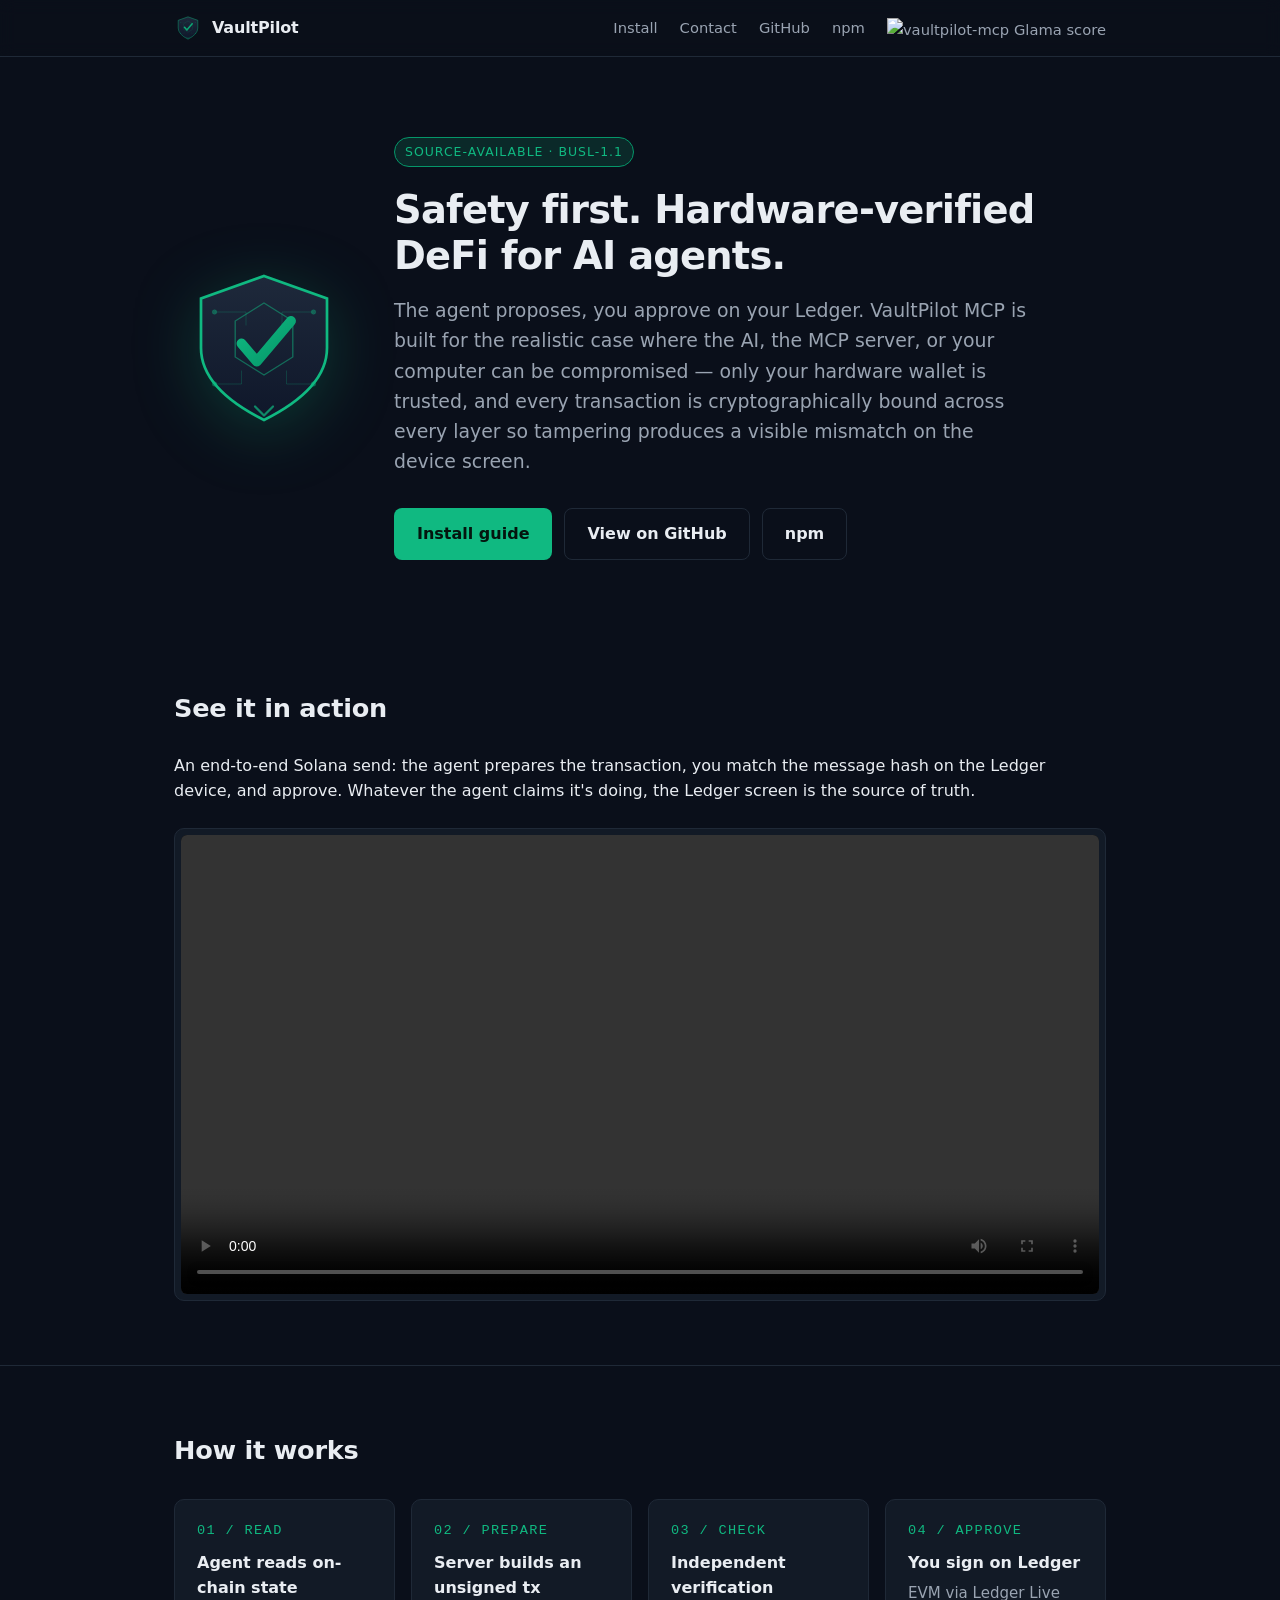
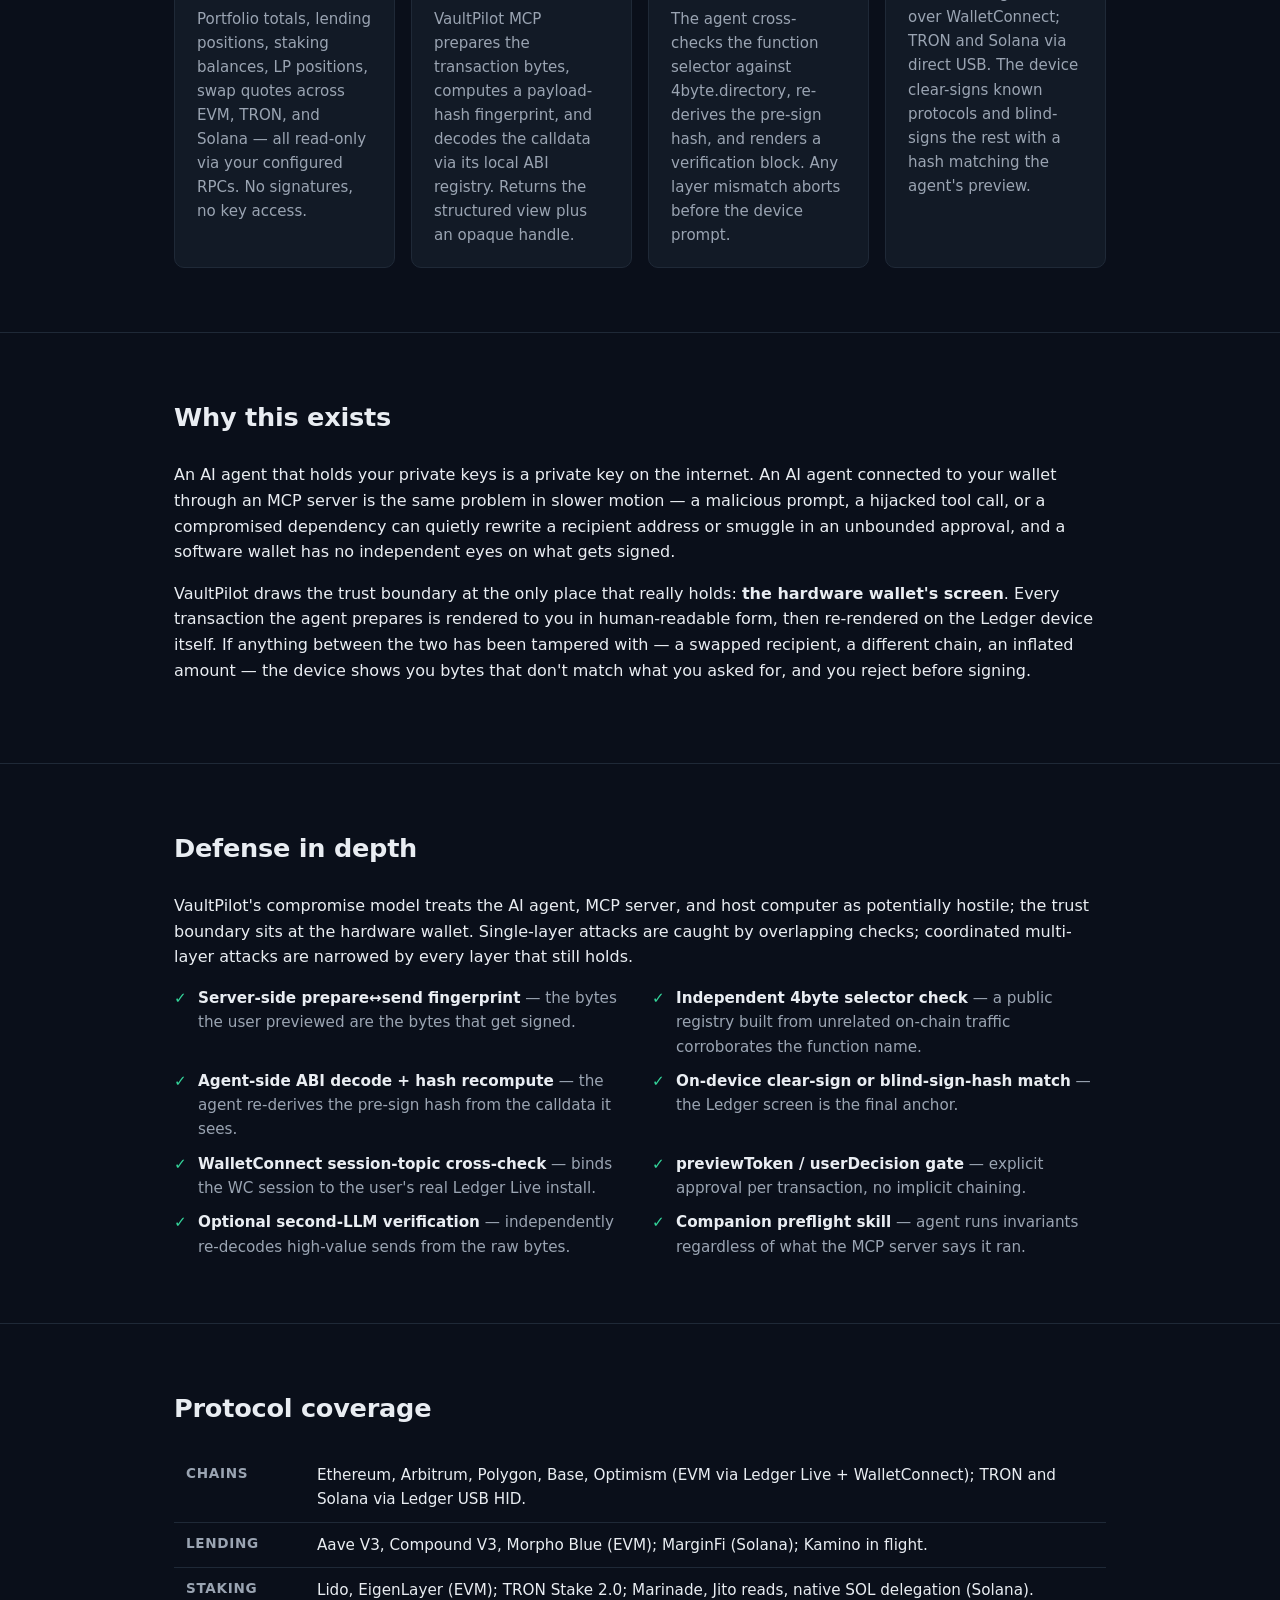
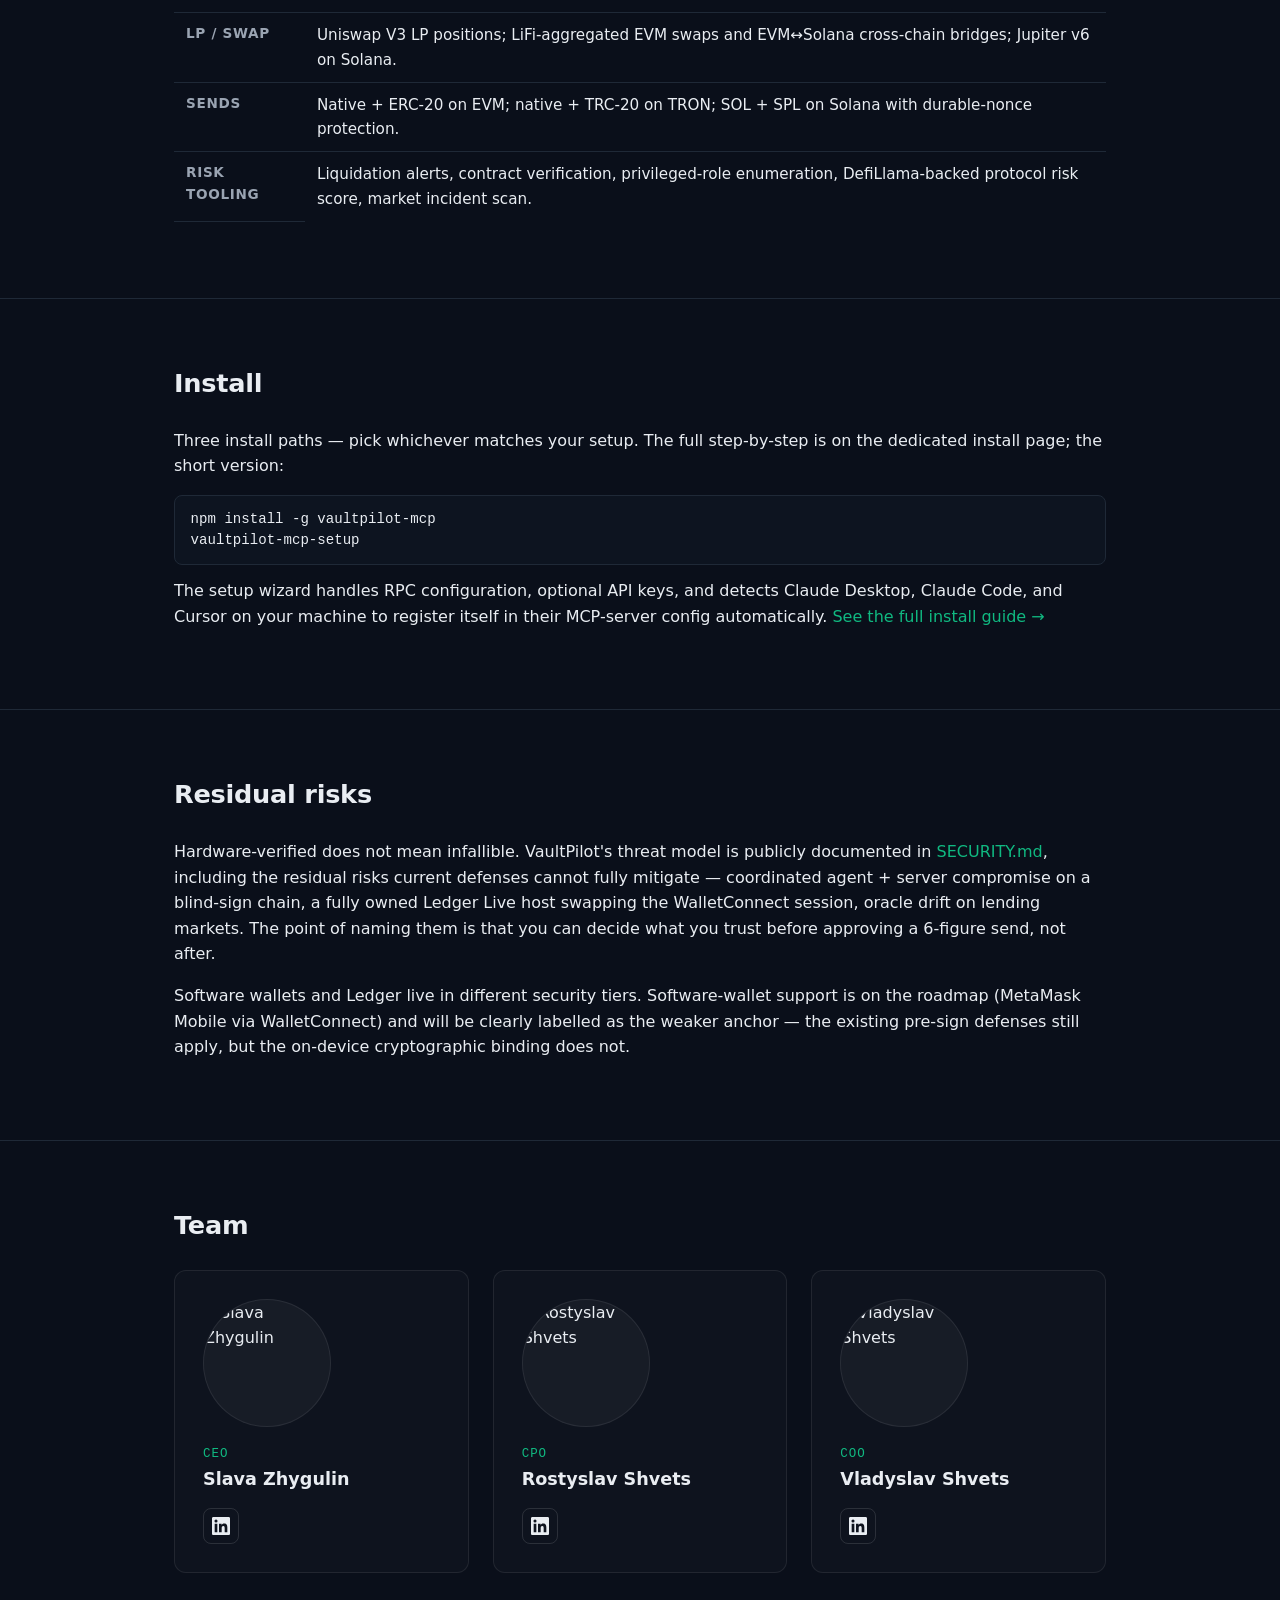
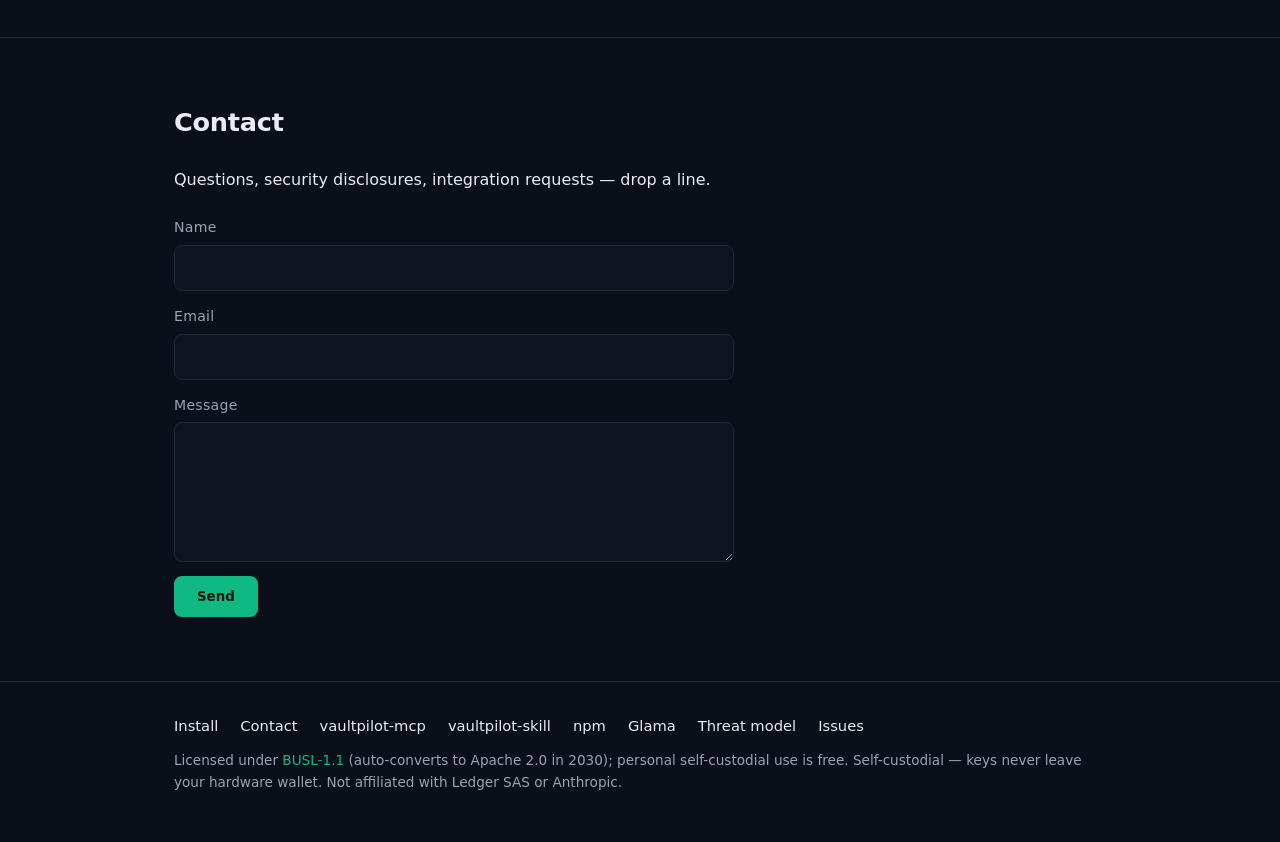
==== commit 82addd69: "feat(index): add Team section with CEO/CPO/COO cards Three-up grid with avatar, role, name, and Link" ====
--- a/index.html
+++ b/index.html
@@ -30,6 +30,75 @@
 <link rel="apple-touch-icon" href="vaultpilot-v2-circuit.png">
 <meta name="theme-color" content="#10b981">
 <link rel="stylesheet" href="styles.css">
+<style>
+  .team-grid {
+    display: grid;
+    grid-template-columns: repeat(3, 1fr);
+    gap: 24px;
+    margin-top: 24px;
+  }
+  @media (max-width: 760px) {
+    .team-grid { grid-template-columns: 1fr; }
+  }
+  .team-card {
+    border: 1px solid rgba(255, 255, 255, 0.08);
+    border-radius: 12px;
+    padding: 28px;
+    background: rgba(255, 255, 255, 0.02);
+    display: flex;
+    flex-direction: column;
+    align-items: flex-start;
+    gap: 18px;
+  }
+  .team-photo {
+    width: 128px;
+    height: 128px;
+    border-radius: 50%;
+    object-fit: cover;
+    background: rgba(255, 255, 255, 0.04);
+    border: 1px solid rgba(255, 255, 255, 0.08);
+  }
+  .team-meta {
+    display: flex;
+    flex-direction: column;
+    gap: 4px;
+  }
+  .team-name {
+    font-size: 1.1rem;
+    font-weight: 600;
+    line-height: 1.2;
+    margin: 0;
+  }
+  .team-title {
+    font-family: ui-monospace, SFMono-Regular, Menlo, Consolas, monospace;
+    font-size: 0.78rem;
+    letter-spacing: 0.08em;
+    text-transform: uppercase;
+    color: #10b981;
+    margin: 0;
+  }
+  .team-linkedin {
+    display: inline-flex;
+    align-items: center;
+    justify-content: center;
+    width: 36px;
+    height: 36px;
+    border-radius: 8px;
+    border: 1px solid rgba(255, 255, 255, 0.12);
+    color: inherit;
+    transition: border-color 0.15s ease, background 0.15s ease;
+    margin-top: auto;
+  }
+  .team-linkedin:hover {
+    border-color: #10b981;
+    background: rgba(16, 185, 129, 0.08);
+  }
+  .team-linkedin svg {
+    width: 18px;
+    height: 18px;
+    display: block;
+  }
+</style>
 
 <!-- Cloudflare Web Analytics — privacy-respecting, no cookies, no consent banner needed -->
 <script defer src='https://static.cloudflareinsights.com/beacon.min.js' data-cf-beacon='{"token": "87253c60d56d4036a09b2410ffcee745"}'></script>
@@ -224,6 +293,44 @@
   </div>
 </section>
 
+<section>
+  <div class="wrap">
+    <h2>Team</h2>
+    <div class="team-grid">
+      <article class="team-card">
+        <img class="team-photo" src="https://media.licdn.com/dms/image/v2/D4D03AQGh-8BROewXmQ/profile-displayphoto-shrink_800_800/profile-displayphoto-shrink_800_800/0/1671723067049?e=1779926400&amp;v=beta&amp;t=ZfkI_3MDY3G_ha7oy6uhVE7FpM5V5YS9K3R98boWTkM" alt="Slava Zhygulin" loading="lazy">
+        <div class="team-meta">
+          <p class="team-title">CEO</p>
+          <h3 class="team-name">Slava Zhygulin</h3>
+        </div>
+        <a class="team-linkedin" href="https://www.linkedin.com/in/szhygulin/" target="_blank" rel="noopener noreferrer" aria-label="Slava Zhygulin on LinkedIn">
+          <svg viewBox="0 0 24 24" fill="currentColor" aria-hidden="true"><path d="M20.45 20.45h-3.55v-5.57c0-1.33-.02-3.04-1.85-3.04-1.86 0-2.14 1.45-2.14 2.94v5.67H9.36V9h3.41v1.56h.05c.47-.9 1.63-1.85 3.36-1.85 3.6 0 4.27 2.37 4.27 5.45v6.29zM5.34 7.43a2.06 2.06 0 1 1 0-4.13 2.06 2.06 0 0 1 0 4.13zM7.12 20.45H3.56V9h3.56v11.45zM22.22 0H1.77C.79 0 0 .77 0 1.72v20.56C0 23.23.79 24 1.77 24h20.45c.98 0 1.78-.77 1.78-1.72V1.72C24 .77 23.2 0 22.22 0z"/></svg>
+        </a>
+      </article>
+      <article class="team-card">
+        <img class="team-photo" src="https://media.licdn.com/dms/image/v2/D4E03AQEijV-6VGhhgQ/profile-displayphoto-crop_800_800/B4EZ1JyshxHsAI-/0/1775059522142?e=1779926400&amp;v=beta&amp;t=tMOjzFB_sTVbpY1Ra67tEnZjyBvZEY5d0vwZGZtzCLM" alt="Rostyslav Shvets" loading="lazy">
+        <div class="team-meta">
+          <p class="team-title">CPO</p>
+          <h3 class="team-name">Rostyslav Shvets</h3>
+        </div>
+        <a class="team-linkedin" href="https://www.linkedin.com/in/r-shvets/" target="_blank" rel="noopener noreferrer" aria-label="Rostyslav Shvets on LinkedIn">
+          <svg viewBox="0 0 24 24" fill="currentColor" aria-hidden="true"><path d="M20.45 20.45h-3.55v-5.57c0-1.33-.02-3.04-1.85-3.04-1.86 0-2.14 1.45-2.14 2.94v5.67H9.36V9h3.41v1.56h.05c.47-.9 1.63-1.85 3.36-1.85 3.6 0 4.27 2.37 4.27 5.45v6.29zM5.34 7.43a2.06 2.06 0 1 1 0-4.13 2.06 2.06 0 0 1 0 4.13zM7.12 20.45H3.56V9h3.56v11.45zM22.22 0H1.77C.79 0 0 .77 0 1.72v20.56C0 23.23.79 24 1.77 24h20.45c.98 0 1.78-.77 1.78-1.72V1.72C24 .77 23.2 0 22.22 0z"/></svg>
+        </a>
+      </article>
+      <article class="team-card">
+        <img class="team-photo" src="https://media.licdn.com/dms/image/v2/D5603AQF6ucFeLz-lhQ/profile-displayphoto-crop_800_800/B56ZyLWGJtIcAM-/0/1771864353516?e=1779926400&amp;v=beta&amp;t=N41g2YeLKXEvLrpFTzj6WRBeOVWVdmHrcRdW_eCxyrY" alt="Vladyslav Shvets" loading="lazy">
+        <div class="team-meta">
+          <p class="team-title">COO</p>
+          <h3 class="team-name">Vladyslav Shvets</h3>
+        </div>
+        <a class="team-linkedin" href="https://www.linkedin.com/in/vladyslav-shvets/" target="_blank" rel="noopener noreferrer" aria-label="Vladyslav Shvets on LinkedIn">
+          <svg viewBox="0 0 24 24" fill="currentColor" aria-hidden="true"><path d="M20.45 20.45h-3.55v-5.57c0-1.33-.02-3.04-1.85-3.04-1.86 0-2.14 1.45-2.14 2.94v5.67H9.36V9h3.41v1.56h.05c.47-.9 1.63-1.85 3.36-1.85 3.6 0 4.27 2.37 4.27 5.45v6.29zM5.34 7.43a2.06 2.06 0 1 1 0-4.13 2.06 2.06 0 0 1 0 4.13zM7.12 20.45H3.56V9h3.56v11.45zM22.22 0H1.77C.79 0 0 .77 0 1.72v20.56C0 23.23.79 24 1.77 24h20.45c.98 0 1.78-.77 1.78-1.72V1.72C24 .77 23.2 0 22.22 0z"/></svg>
+        </a>
+      </article>
+    </div>
+  </div>
+</section>
+
 <section id="contact">
   <div class="wrap">
     <h2>Contact</h2>
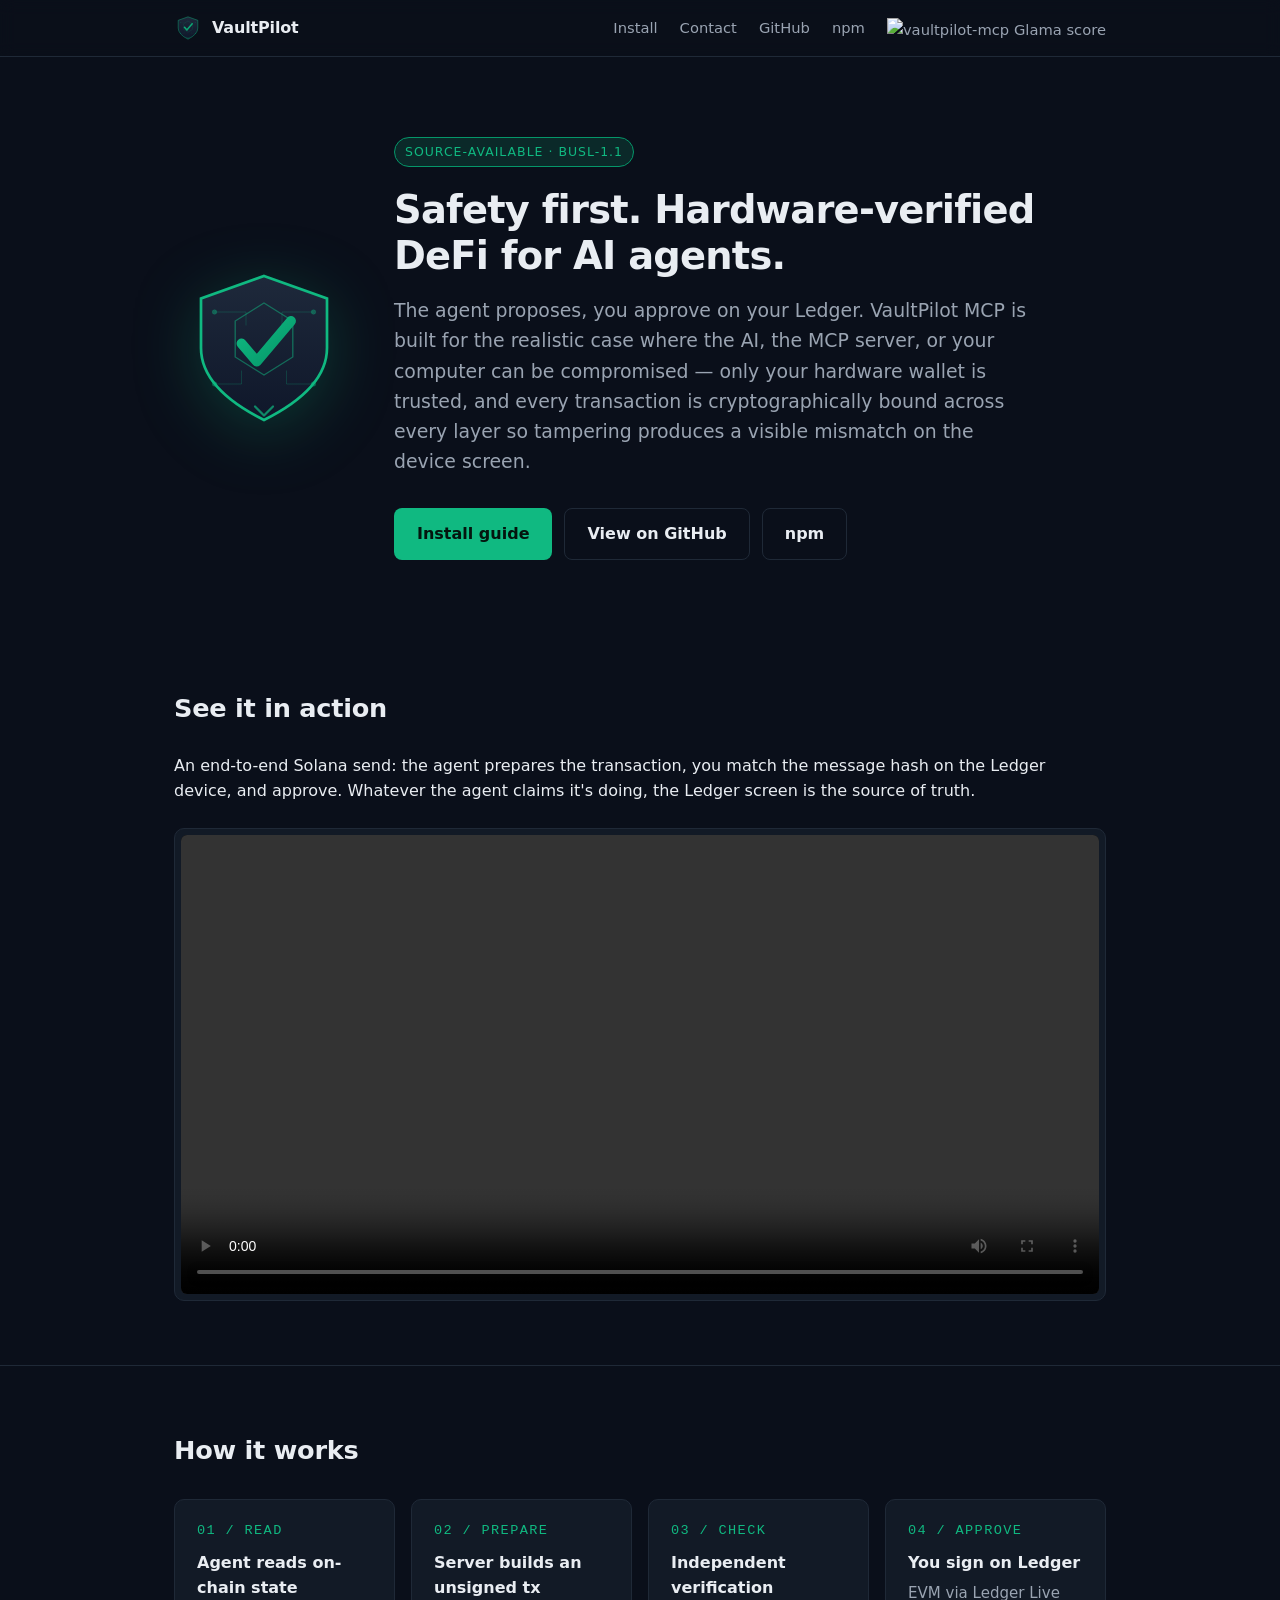
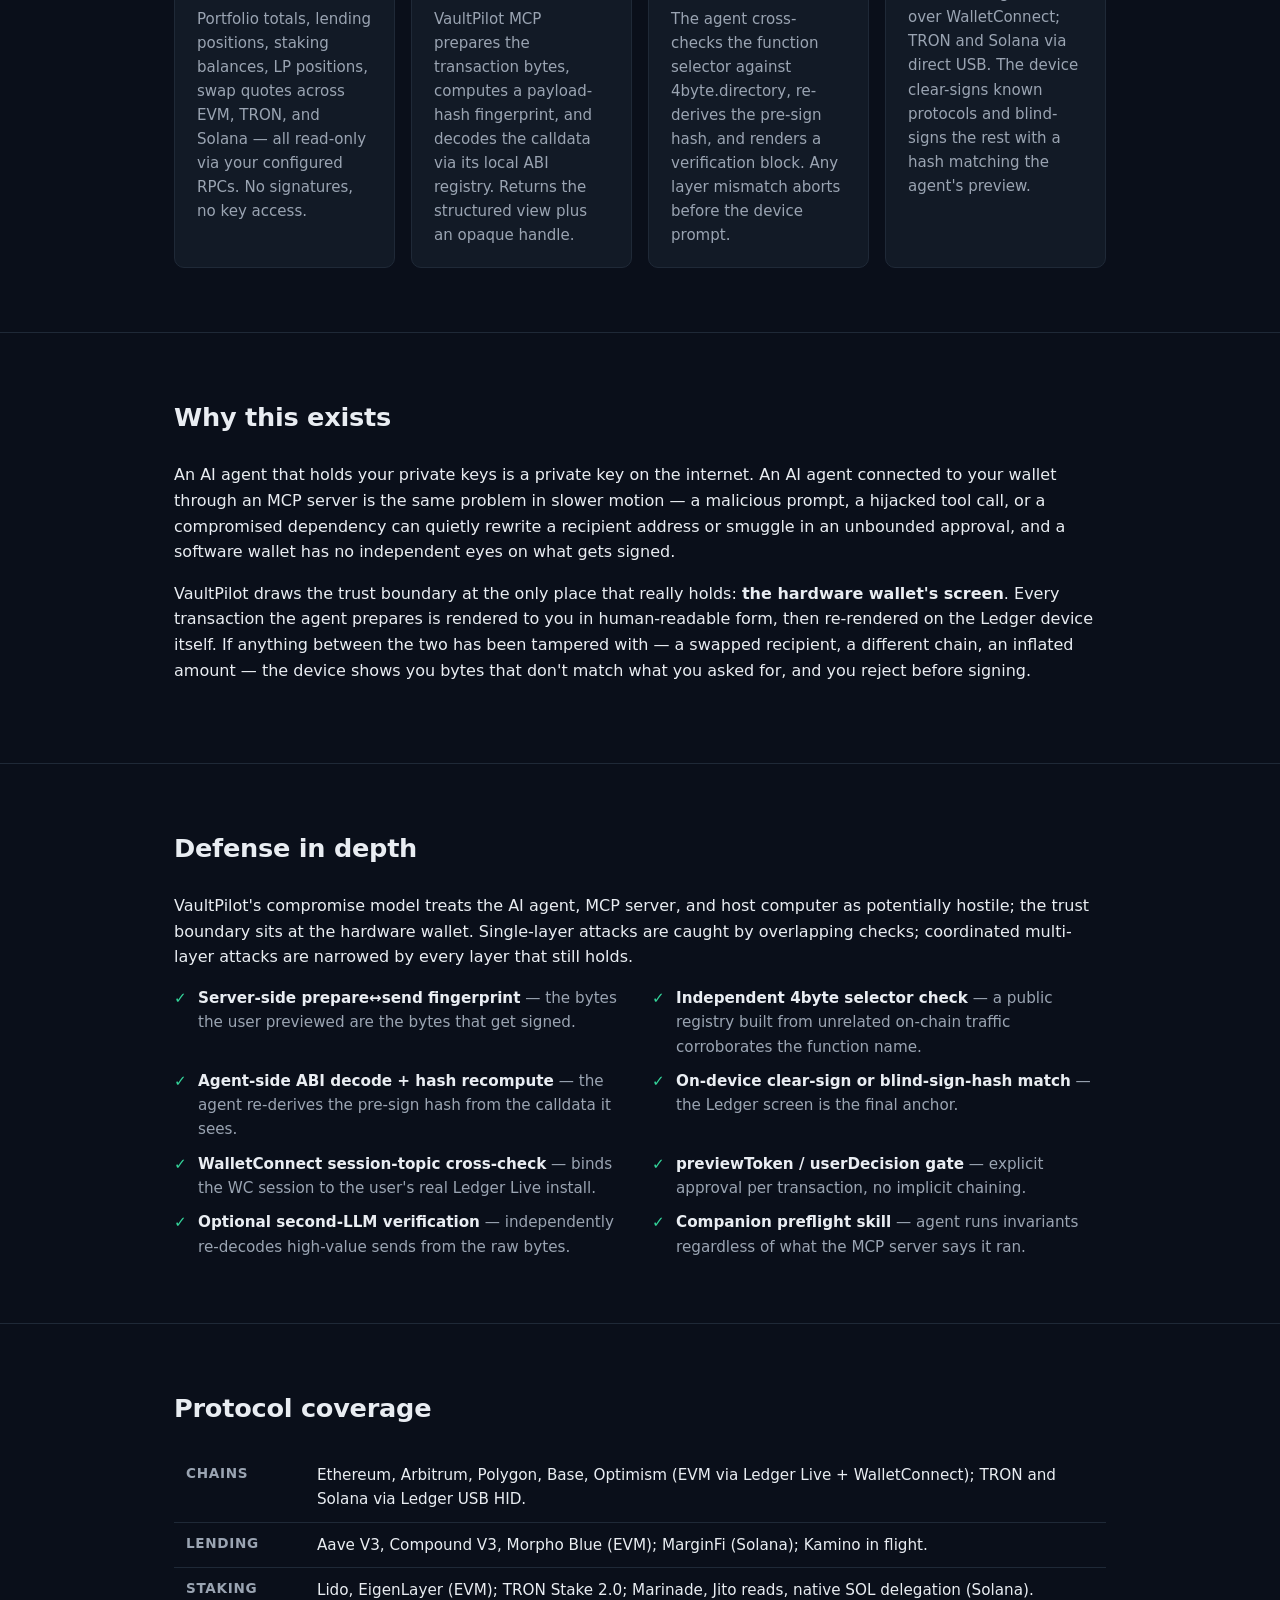
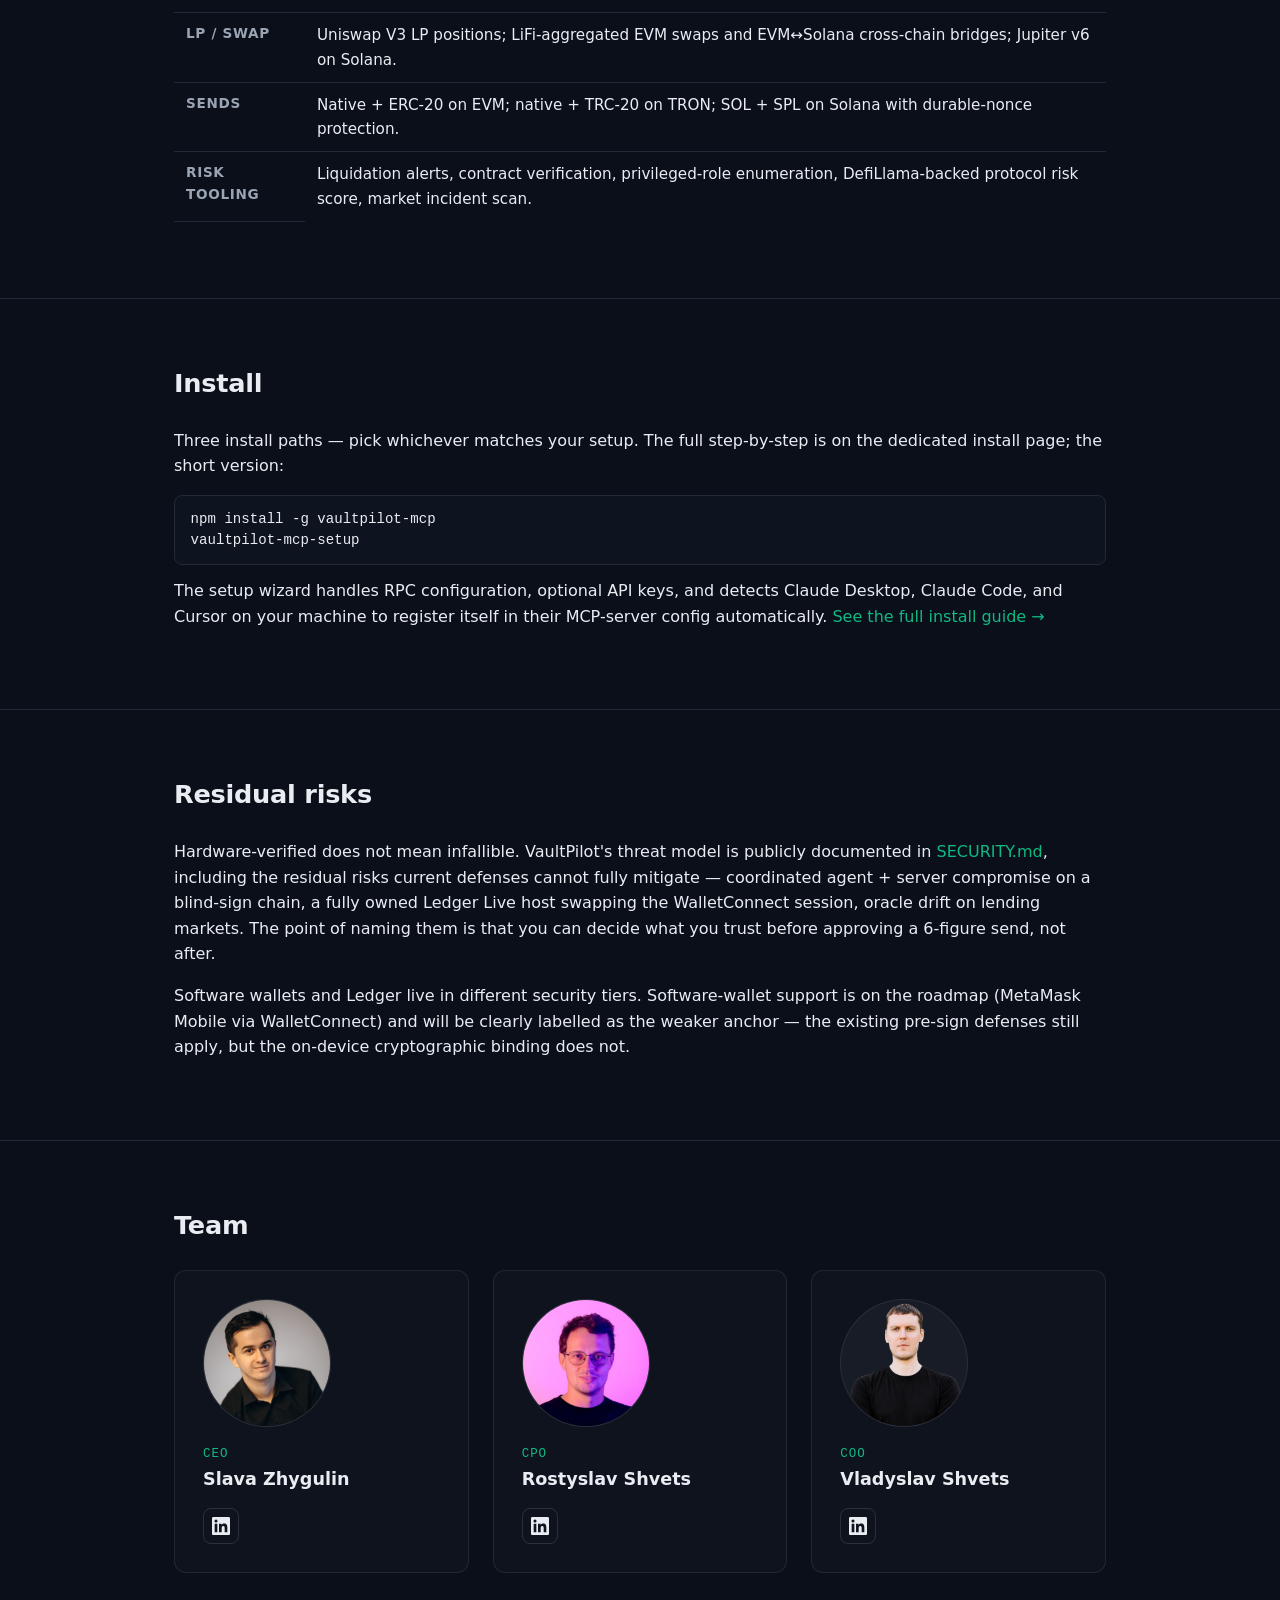
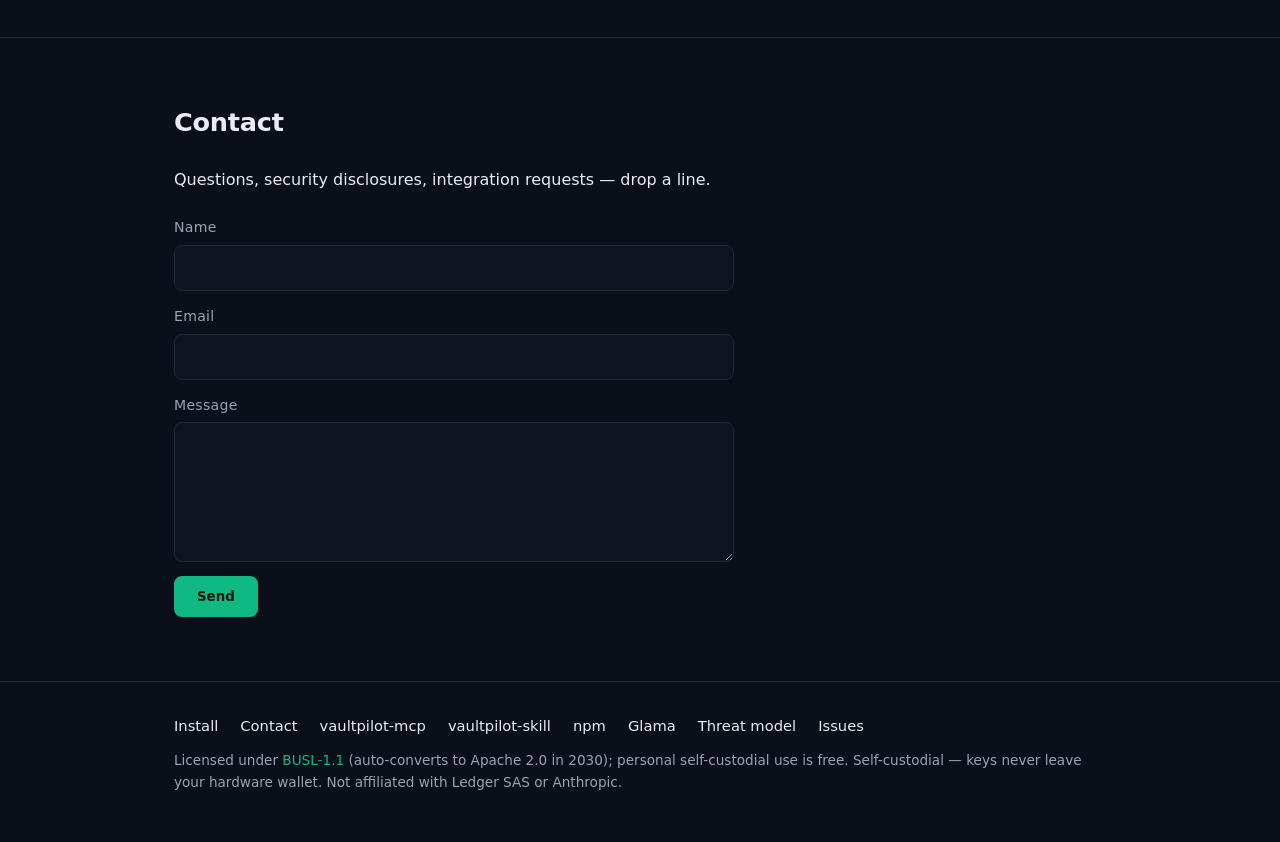
==== commit 013e4191: "fix(team): host team photos locally instead of hotlinking LinkedIn CDN Firefox's Enhanced Tracking P" ====
--- a/index.html
+++ b/index.html
@@ -298,7 +298,7 @@
     <h2>Team</h2>
     <div class="team-grid">
       <article class="team-card">
-        <img class="team-photo" src="https://media.licdn.com/dms/image/v2/D4D03AQGh-8BROewXmQ/profile-displayphoto-shrink_800_800/profile-displayphoto-shrink_800_800/0/1671723067049?e=1779926400&amp;v=beta&amp;t=ZfkI_3MDY3G_ha7oy6uhVE7FpM5V5YS9K3R98boWTkM" alt="Slava Zhygulin" loading="lazy">
+        <img class="team-photo" src="assets/team/sz.jpg" alt="Slava Zhygulin" loading="lazy">
         <div class="team-meta">
           <p class="team-title">CEO</p>
           <h3 class="team-name">Slava Zhygulin</h3>
@@ -308,7 +308,7 @@
         </a>
       </article>
       <article class="team-card">
-        <img class="team-photo" src="https://media.licdn.com/dms/image/v2/D4E03AQEijV-6VGhhgQ/profile-displayphoto-crop_800_800/B4EZ1JyshxHsAI-/0/1775059522142?e=1779926400&amp;v=beta&amp;t=tMOjzFB_sTVbpY1Ra67tEnZjyBvZEY5d0vwZGZtzCLM" alt="Rostyslav Shvets" loading="lazy">
+        <img class="team-photo" src="assets/team/rs.png" alt="Rostyslav Shvets" loading="lazy">
         <div class="team-meta">
           <p class="team-title">CPO</p>
           <h3 class="team-name">Rostyslav Shvets</h3>
@@ -318,7 +318,7 @@
         </a>
       </article>
       <article class="team-card">
-        <img class="team-photo" src="https://media.licdn.com/dms/image/v2/D5603AQF6ucFeLz-lhQ/profile-displayphoto-crop_800_800/B56ZyLWGJtIcAM-/0/1771864353516?e=1779926400&amp;v=beta&amp;t=N41g2YeLKXEvLrpFTzj6WRBeOVWVdmHrcRdW_eCxyrY" alt="Vladyslav Shvets" loading="lazy">
+        <img class="team-photo" src="assets/team/vs.png" alt="Vladyslav Shvets" loading="lazy">
         <div class="team-meta">
           <p class="team-title">COO</p>
           <h3 class="team-name">Vladyslav Shvets</h3>
